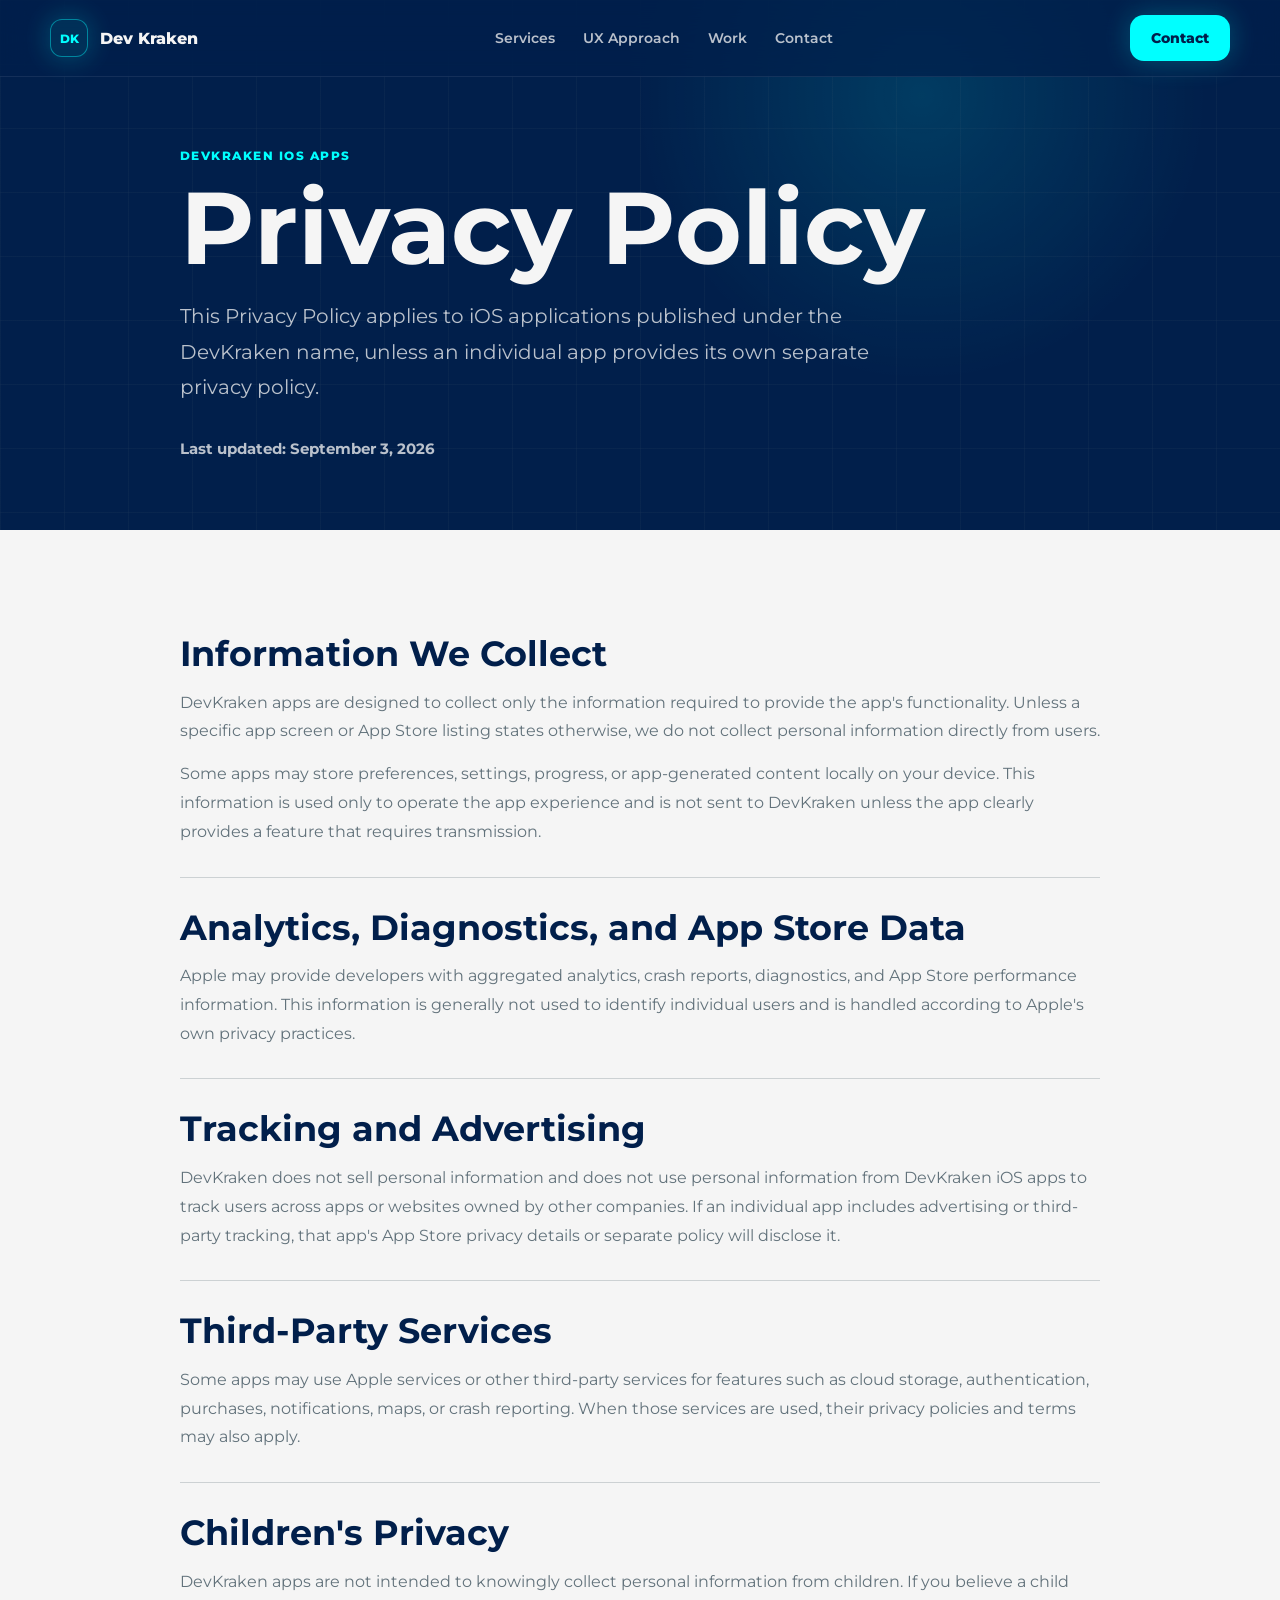
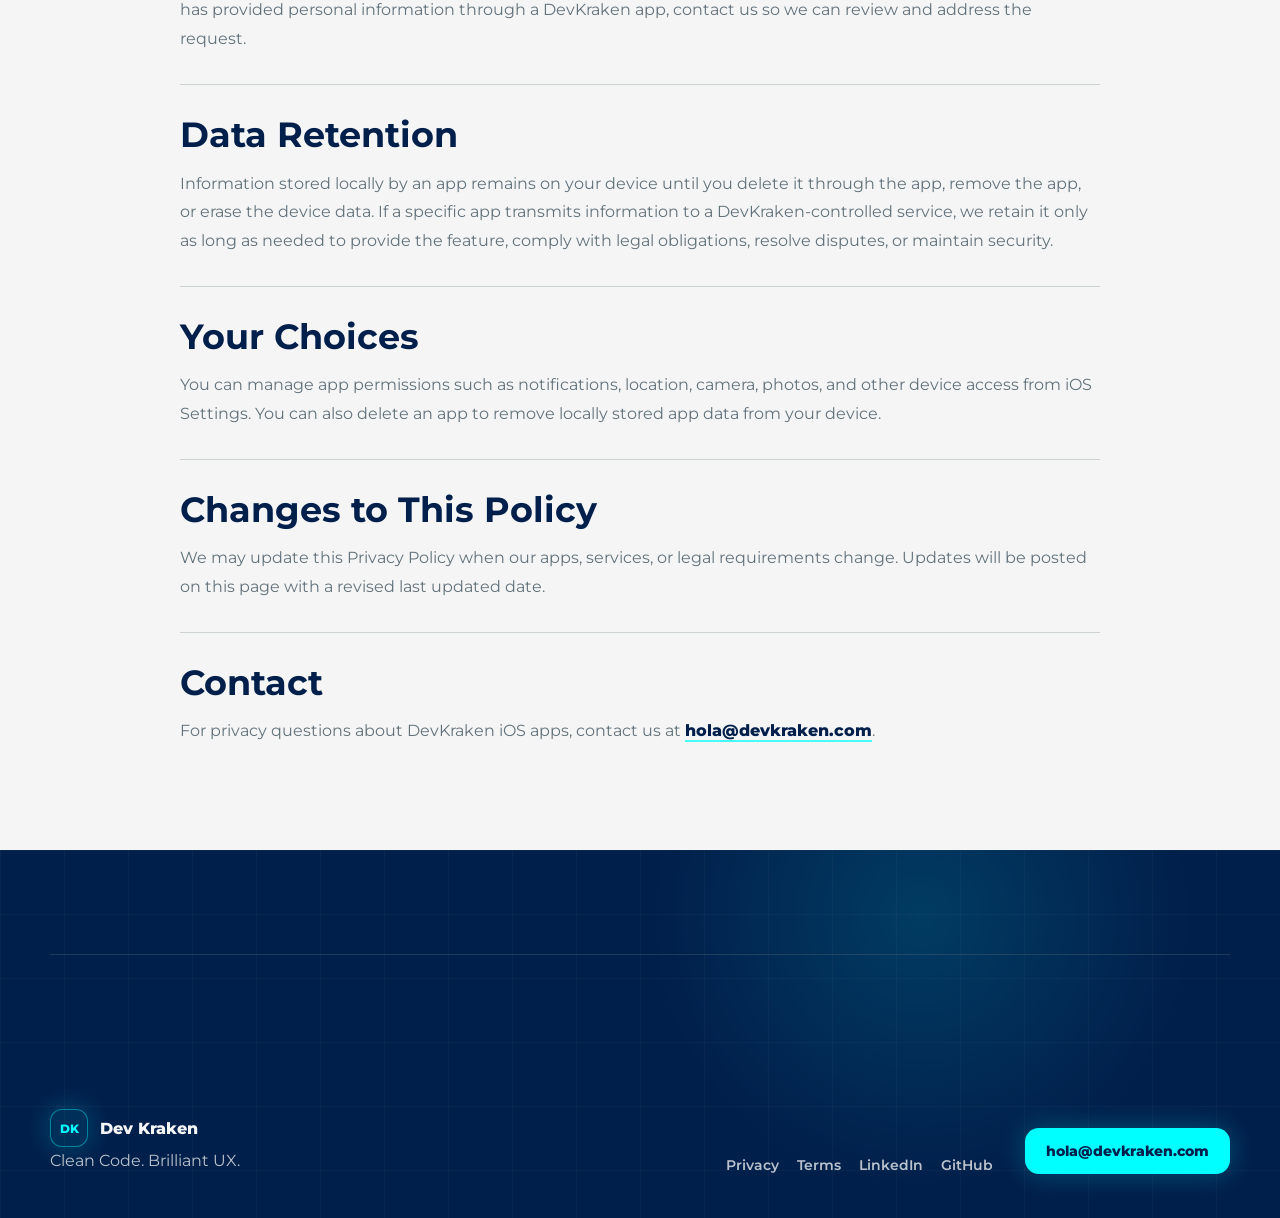
==== privacy.html @ 83eef93b "Privacy page" ====
<!doctype html>
<html lang="en">
  <head>
    <meta charset="UTF-8" />
    <meta name="viewport" content="width=device-width, initial-scale=1.0" />
    <meta
      name="description"
      content="Privacy Policy for iOS apps published under the DevKraken name."
    />
    <title>Privacy Policy | DevKraken iOS Apps</title>
    <link rel="preconnect" href="https://fonts.googleapis.com" />
    <link rel="preconnect" href="https://fonts.gstatic.com" crossorigin />
    <link
      href="https://fonts.googleapis.com/css2?family=Montserrat:wght@400;500;600;700;800&display=swap"
      rel="stylesheet"
    />
    <link rel="stylesheet" href="styles.css" />
  </head>
  <body>
    <header class="site-header" data-header>
      <nav class="navbar" aria-label="Main">
        <a class="brand" href="index.html#top" aria-label="DevKraken home">
          <span class="brand-mark">DK</span>
          <span>Dev Kraken</span>
        </a>
        <div class="nav-links" aria-label="Sections">
          <a href="index.html#servicios">Services</a>
          <a href="index.html#enfoque">UX Approach</a>
          <a href="index.html#casos">Work</a>
          <a href="index.html#contacto">Contact</a>
        </div>
        <a class="btn btn-primary nav-cta" href="mailto:hola@devkraken.com">Contact</a>
      </nav>
    </header>

    <main id="top">
      <section class="privacy-hero section-dark">
        <div class="privacy-shell">
          <p class="eyebrow">DevKraken iOS Apps</p>
          <h1>Privacy Policy</h1>
          <p class="hero-text">
            This Privacy Policy applies to iOS applications published under the DevKraken name,
            unless an individual app provides its own separate privacy policy.
          </p>
          <p class="privacy-updated">Last updated: September 3, 2026</p>
        </div>
      </section>

      <section class="privacy-content section-light" aria-label="Privacy policy details">
        <div class="privacy-shell">
          <article class="policy-block">
            <h2>Information We Collect</h2>
            <p>
              DevKraken apps are designed to collect only the information required to provide the app's
              functionality. Unless a specific app screen or App Store listing states otherwise, we do
              not collect personal information directly from users.
            </p>
            <p>
              Some apps may store preferences, settings, progress, or app-generated content locally on
              your device. This information is used only to operate the app experience and is not sent
              to DevKraken unless the app clearly provides a feature that requires transmission.
            </p>
          </article>

          <article class="policy-block">
            <h2>Analytics, Diagnostics, and App Store Data</h2>
            <p>
              Apple may provide developers with aggregated analytics, crash reports, diagnostics, and
              App Store performance information. This information is generally not used to identify
              individual users and is handled according to Apple's own privacy practices.
            </p>
          </article>

          <article class="policy-block">
            <h2>Tracking and Advertising</h2>
            <p>
              DevKraken does not sell personal information and does not use personal information from
              DevKraken iOS apps to track users across apps or websites owned by other companies.
              If an individual app includes advertising or third-party tracking, that app's App Store
              privacy details or separate policy will disclose it.
            </p>
          </article>

          <article class="policy-block">
            <h2>Third-Party Services</h2>
            <p>
              Some apps may use Apple services or other third-party services for features such as cloud
              storage, authentication, purchases, notifications, maps, or crash reporting. When those
              services are used, their privacy policies and terms may also apply.
            </p>
          </article>

          <article class="policy-block">
            <h2>Children's Privacy</h2>
            <p>
              DevKraken apps are not intended to knowingly collect personal information from children.
              If you believe a child has provided personal information through a DevKraken app, contact
              us so we can review and address the request.
            </p>
          </article>

          <article class="policy-block">
            <h2>Data Retention</h2>
            <p>
              Information stored locally by an app remains on your device until you delete it through
              the app, remove the app, or erase the device data. If a specific app transmits information
              to a DevKraken-controlled service, we retain it only as long as needed to provide the
              feature, comply with legal obligations, resolve disputes, or maintain security.
            </p>
          </article>

          <article class="policy-block">
            <h2>Your Choices</h2>
            <p>
              You can manage app permissions such as notifications, location, camera, photos, and other
              device access from iOS Settings. You can also delete an app to remove locally stored app
              data from your device.
            </p>
          </article>

          <article class="policy-block">
            <h2>Changes to This Policy</h2>
            <p>
              We may update this Privacy Policy when our apps, services, or legal requirements change.
              Updates will be posted on this page with a revised last updated date.
            </p>
          </article>

          <article class="policy-block">
            <h2>Contact</h2>
            <p>
              For privacy questions about DevKraken iOS apps, contact us at
              <a href="mailto:hola@devkraken.com">hola@devkraken.com</a>.
            </p>
          </article>
        </div>
      </section>
    </main>

    <footer class="footer section-dark" id="contacto">
      <div class="footer-grid">
        <div>
          <a class="brand" href="index.html#top" aria-label="DevKraken home">
            <span class="brand-mark">DK</span>
            <span>Dev Kraken</span>
          </a>
          <p>Clean Code. Brilliant UX.</p>
        </div>
        <div class="footer-links">
          <a href="privacy.html">Privacy</a>
          <a href="#">Terms</a>
          <a href="#">LinkedIn</a>
          <a href="#">GitHub</a>
        </div>
        <a class="btn btn-primary" href="mailto:hola@devkraken.com">hola@devkraken.com</a>
      </div>
    </footer>

    <script src="script.js"></script>
  </body>
</html>
---- styles.css ----
:root {
  --deep-navy: #011f4b;
  --deep-navy-2: #031735;
  --cyan: #00ffff;
  --off-white: #f5f5f5;
  --slate: #62727b;
  --slate-soft: rgba(98, 114, 123, 0.28);
  --white-muted: rgba(245, 245, 245, 0.76);
  --shadow-cyan: 0 0 28px rgba(0, 255, 255, 0.24);
}

* {
  box-sizing: border-box;
}

html {
  scroll-behavior: smooth;
}

body {
  margin: 0;
  font-family: "Montserrat", Arial, sans-serif;
  color: var(--off-white);
  background: var(--deep-navy);
}

a {
  color: inherit;
  text-decoration: none;
}

.site-header {
  position: fixed;
  inset: 0 0 auto;
  z-index: 10;
  border-bottom: 1px solid rgba(245, 245, 245, 0.08);
  background: rgba(1, 31, 75, 0.72);
  backdrop-filter: blur(18px);
  transition: box-shadow 220ms ease, background 220ms ease;
}

.site-header.is-scrolled {
  background: rgba(1, 31, 75, 0.9);
  box-shadow: 0 18px 50px rgba(0, 0, 0, 0.22);
}

.navbar {
  width: min(1180px, calc(100% - 32px));
  min-height: 76px;
  margin: 0 auto;
  display: flex;
  align-items: center;
  justify-content: space-between;
  gap: 24px;
}

.brand {
  display: inline-flex;
  align-items: center;
  gap: 12px;
  font-weight: 800;
  letter-spacing: 0;
}

.brand-mark {
  width: 38px;
  height: 38px;
  display: grid;
  place-items: center;
  border: 1px solid rgba(0, 255, 255, 0.42);
  border-radius: 12px;
  color: var(--cyan);
  background: rgba(0, 255, 255, 0.08);
  box-shadow: var(--shadow-cyan);
  font-size: 0.78rem;
}

.nav-links {
  display: flex;
  align-items: center;
  gap: 28px;
  color: var(--white-muted);
  font-size: 0.9rem;
  font-weight: 600;
}

.nav-links a {
  transition: color 180ms ease;
}

.nav-links a:hover,
.nav-links a:focus-visible {
  color: var(--cyan);
}

.btn {
  min-height: 46px;
  display: inline-flex;
  align-items: center;
  justify-content: center;
  border-radius: 14px;
  padding: 0 20px;
  border: 1px solid transparent;
  font-weight: 800;
  font-size: 0.9rem;
  transition: transform 180ms ease, border-color 180ms ease, box-shadow 180ms ease, background 180ms ease;
}

.btn:hover,
.btn:focus-visible {
  transform: translateY(-2px);
}

.btn:focus-visible,
.nav-links a:focus-visible,
.footer-links a:focus-visible {
  outline: 2px solid var(--cyan);
  outline-offset: 4px;
}

.btn-primary {
  color: var(--deep-navy);
  background: var(--cyan);
  box-shadow: var(--shadow-cyan);
}

.btn-primary:hover,
.btn-primary:focus-visible {
  box-shadow: 0 0 38px rgba(0, 255, 255, 0.4);
}

.btn-secondary {
  color: var(--off-white);
  border-color: rgba(98, 114, 123, 0.72);
  background: rgba(245, 245, 245, 0.03);
}

.btn-secondary:hover,
.btn-secondary:focus-visible {
  border-color: var(--cyan);
  color: var(--cyan);
}

.section-dark,
.section-light {
  position: relative;
  overflow: hidden;
}

.section-dark {
  background:
    linear-gradient(rgba(98, 114, 123, 0.08) 1px, transparent 1px),
    linear-gradient(90deg, rgba(98, 114, 123, 0.08) 1px, transparent 1px),
    radial-gradient(circle at 72% 18%, rgba(0, 255, 255, 0.13), transparent 28%),
    var(--deep-navy);
  background-size: 64px 64px, 64px 64px, auto, auto;
}

.section-light {
  color: var(--deep-navy);
  background: var(--off-white);
}

.hero {
  min-height: 100vh;
  padding: 136px 0 92px;
  display: grid;
  align-items: center;
}

.privacy-hero {
  padding: 148px 0 72px;
}

.hero-grid {
  width: min(1180px, calc(100% - 32px));
  margin: 0 auto;
  display: grid;
  grid-template-columns: minmax(0, 1fr) minmax(360px, 0.92fr);
  align-items: center;
  gap: 64px;
}

.hero-copy {
  max-width: 680px;
}

.privacy-shell {
  width: min(920px, calc(100% - 32px));
  margin: 0 auto;
}

.eyebrow {
  margin: 0 0 18px;
  color: var(--cyan);
  font-size: 0.78rem;
  font-weight: 800;
  text-transform: uppercase;
  letter-spacing: 0.12em;
}

.eyebrow.dark {
  color: var(--slate);
}

h1,
h2,
h3,
p {
  margin-top: 0;
}

h1 {
  max-width: 760px;
  margin-bottom: 24px;
  font-size: clamp(3.3rem, 8vw, 6.8rem);
  line-height: 0.92;
  letter-spacing: 0;
}

.hero-text {
  max-width: 610px;
  margin-bottom: 34px;
  color: var(--white-muted);
  font-size: clamp(1.03rem, 1.8vw, 1.24rem);
  line-height: 1.78;
}

.privacy-hero .hero-text {
  max-width: 760px;
}

.privacy-updated {
  margin: 0;
  color: var(--white-muted);
  font-size: 0.95rem;
  font-weight: 700;
}

.hero-actions {
  display: flex;
  flex-wrap: wrap;
  gap: 14px;
}

.product-preview {
  min-height: 492px;
  border: 1px solid rgba(98, 114, 123, 0.5);
  border-radius: 28px;
  background: linear-gradient(145deg, rgba(245, 245, 245, 0.1), rgba(245, 245, 245, 0.035));
  box-shadow: 0 24px 80px rgba(0, 0, 0, 0.32), inset 0 1px 0 rgba(245, 245, 245, 0.16);
  transform: perspective(1200px) rotateY(-7deg) rotateX(3deg);
  animation: previewFloat 7s ease-in-out infinite;
}

.preview-topbar {
  height: 58px;
  display: flex;
  align-items: center;
  gap: 8px;
  padding: 0 22px;
  border-bottom: 1px solid rgba(98, 114, 123, 0.34);
}

.preview-topbar span {
  width: 10px;
  height: 10px;
  border-radius: 50%;
  background: rgba(245, 245, 245, 0.42);
}

.preview-body {
  display: grid;
  grid-template-columns: 96px 1fr;
  min-height: 432px;
}

.preview-sidebar {
  padding: 24px 18px;
  border-right: 1px solid rgba(98, 114, 123, 0.28);
}

.sidebar-item {
  height: 12px;
  margin-bottom: 22px;
  border-radius: 99px;
  background: rgba(245, 245, 245, 0.18);
}

.sidebar-item.short {
  width: 62%;
}

.sidebar-item.active {
  background: var(--cyan);
  box-shadow: var(--shadow-cyan);
}

.flow-panel {
  padding: 28px;
}

.metric-row {
  display: flex;
  justify-content: space-between;
  gap: 18px;
  align-items: flex-start;
  margin-bottom: 34px;
}

.metric-label {
  display: block;
  margin-bottom: 8px;
  color: var(--white-muted);
  font-size: 0.78rem;
  font-weight: 700;
}

.metric-row strong {
  font-size: 1.18rem;
}

.status-pill {
  border: 1px solid rgba(0, 255, 255, 0.45);
  border-radius: 999px;
  padding: 8px 12px;
  color: var(--cyan);
  font-size: 0.75rem;
  font-weight: 800;
}

.flow-map {
  position: relative;
  height: 232px;
  border: 1px solid rgba(98, 114, 123, 0.28);
  border-radius: 22px;
  background:
    linear-gradient(rgba(98, 114, 123, 0.12) 1px, transparent 1px),
    linear-gradient(90deg, rgba(98, 114, 123, 0.12) 1px, transparent 1px);
  background-size: 36px 36px;
}

.node,
.connector {
  position: absolute;
  display: block;
}

.node {
  width: 18px;
  height: 18px;
  border: 3px solid var(--cyan);
  border-radius: 50%;
  background: var(--deep-navy);
  box-shadow: var(--shadow-cyan);
}

.node-a {
  top: 42px;
  left: 40px;
}

.node-b {
  top: 96px;
  left: 43%;
}

.node-c {
  right: 58px;
  top: 54px;
}

.node-d {
  right: 84px;
  bottom: 42px;
}

.connector {
  height: 2px;
  transform-origin: left center;
  background: linear-gradient(90deg, transparent, var(--cyan), transparent);
  opacity: 0.9;
  animation: pulseLine 2.8s ease-in-out infinite;
}

.connector-a {
  width: 42%;
  top: 68px;
  left: 57px;
  transform: rotate(14deg);
}

.connector-b {
  width: 30%;
  top: 102px;
  left: 46%;
  transform: rotate(-17deg);
  animation-delay: 350ms;
}

.connector-c {
  width: 34%;
  right: 74px;
  bottom: 78px;
  transform: rotate(138deg);
  animation-delay: 700ms;
}

.timeline {
  display: grid;
  grid-template-columns: 1.2fr 0.8fr 1fr;
  gap: 12px;
  margin-top: 20px;
}

.timeline span {
  height: 10px;
  border-radius: 99px;
  background: rgba(245, 245, 245, 0.16);
}

.timeline span:first-child {
  background: rgba(0, 255, 255, 0.7);
}

.philosophy,
.services,
.manifesto,
.privacy-content,
.footer {
  padding: 104px 0;
}

.privacy-content .privacy-shell {
  display: grid;
  gap: 30px;
}

.policy-block {
  border-bottom: 1px solid var(--slate-soft);
  padding-bottom: 30px;
}

.policy-block:last-child {
  border-bottom: 0;
  padding-bottom: 0;
}

.policy-block h2 {
  margin-bottom: 14px;
  font-size: clamp(1.45rem, 3vw, 2.2rem);
  line-height: 1.15;
}

.policy-block p {
  margin-bottom: 14px;
  color: var(--slate);
  line-height: 1.8;
}

.policy-block p:last-child {
  margin-bottom: 0;
}

.policy-block a {
  color: var(--deep-navy);
  font-weight: 800;
  text-decoration: underline;
  text-decoration-color: rgba(0, 255, 255, 0.7);
  text-decoration-thickness: 2px;
  text-underline-offset: 4px;
}

.section-heading {
  width: min(900px, calc(100% - 32px));
  margin: 0 auto 44px;
  text-align: center;
}

.section-heading.align-left {
  width: min(1180px, calc(100% - 32px));
  text-align: left;
}

.section-heading h2 {
  margin-bottom: 0;
  font-size: clamp(2rem, 4.5vw, 4.1rem);
  line-height: 1.02;
  letter-spacing: 0;
}

.bento-grid,
.service-grid,
.footer-grid {
  width: min(1180px, calc(100% - 32px));
  margin: 0 auto;
}

.bento-grid {
  display: grid;
  grid-template-columns: repeat(3, minmax(0, 1fr));
  gap: 18px;
}

.bento-card,
.service-card {
  border: 1px solid var(--slate-soft);
  border-radius: 24px;
  padding: 30px;
}

.bento-card {
  min-height: 310px;
  display: flex;
  flex-direction: column;
  justify-content: flex-end;
  background: #ffffff;
  box-shadow: 0 18px 50px rgba(1, 31, 75, 0.08);
}

.bento-card.featured {
  background: var(--deep-navy);
  color: var(--off-white);
  box-shadow: 0 24px 80px rgba(1, 31, 75, 0.24);
}

.card-icon {
  width: 48px;
  height: 48px;
  display: grid;
  place-items: center;
  margin-bottom: auto;
  border-radius: 16px;
  border: 1px solid rgba(0, 255, 255, 0.42);
  color: var(--deep-navy);
  background: rgba(0, 255, 255, 0.28);
  font-weight: 800;
}

.featured .card-icon {
  color: var(--cyan);
  background: rgba(0, 255, 255, 0.08);
}

.bento-card h3,
.service-card h3 {
  margin-bottom: 14px;
  font-size: 1.34rem;
}

.bento-card p,
.service-card p,
.footer p {
  margin-bottom: 0;
  color: var(--slate);
  line-height: 1.7;
}

.featured p,
.service-card p,
.footer p {
  color: var(--white-muted);
}

.service-grid {
  display: grid;
  grid-template-columns: repeat(3, minmax(0, 1fr));
  gap: 18px;
}

.service-card {
  min-height: 292px;
  background: rgba(245, 245, 245, 0.035);
  transition: transform 180ms ease, border-color 180ms ease, background 180ms ease;
}

.service-card:hover {
  transform: translateY(-6px);
  border-color: rgba(0, 255, 255, 0.54);
  background: rgba(245, 245, 245, 0.055);
}

.service-glyph {
  width: 56px;
  height: 56px;
  margin-bottom: 58px;
  border: 1px solid rgba(0, 255, 255, 0.58);
  border-radius: 18px;
  background:
    linear-gradient(90deg, transparent 48%, rgba(0, 255, 255, 0.7) 49% 51%, transparent 52%),
    linear-gradient(transparent 48%, rgba(0, 255, 255, 0.7) 49% 51%, transparent 52%);
  box-shadow: var(--shadow-cyan);
}

.manifesto {
  display: grid;
  place-items: center;
  min-height: 460px;
}

.manifesto p {
  width: min(980px, calc(100% - 32px));
  margin: 0 auto;
  color: var(--deep-navy);
  font-size: clamp(2.1rem, 6vw, 5.8rem);
  font-weight: 800;
  line-height: 1.02;
  text-align: center;
}

.footer {
  padding-bottom: 44px;
}

.footer-grid {
  min-height: 220px;
  display: grid;
  grid-template-columns: 1fr auto auto;
  align-items: end;
  gap: 32px;
  border-top: 1px solid rgba(98, 114, 123, 0.32);
  padding-top: 42px;
}

.footer-links {
  display: flex;
  flex-wrap: wrap;
  justify-content: flex-end;
  gap: 18px;
  color: var(--white-muted);
  font-weight: 600;
  font-size: 0.9rem;
}

.footer-links a:hover,
.footer-links a:focus-visible {
  color: var(--cyan);
}

@keyframes previewFloat {
  0%,
  100% {
    transform: perspective(1200px) rotateY(-7deg) rotateX(3deg) translateY(0);
  }
  50% {
    transform: perspective(1200px) rotateY(-5deg) rotateX(4deg) translateY(-12px);
  }
}

@keyframes pulseLine {
  0%,
  100% {
    opacity: 0.34;
  }
  50% {
    opacity: 1;
  }
}

@media (max-width: 980px) {
  .nav-links {
    display: none;
  }

  .hero {
    padding-top: 118px;
  }

  .hero-grid,
  .bento-grid,
  .service-grid,
  .footer-grid {
    grid-template-columns: 1fr;
  }

  .hero-grid {
    gap: 42px;
  }

  .product-preview {
    min-height: 420px;
    transform: none;
  }

  .preview-body {
    min-height: 360px;
  }

  .bento-card,
  .service-card {
    min-height: 250px;
  }

  .footer-grid {
    align-items: start;
  }

  .footer-links {
    justify-content: flex-start;
  }
}

@media (max-width: 640px) {
  .navbar {
    min-height: 70px;
  }

  .nav-cta {
    display: none;
  }

  .hero {
    min-height: auto;
    padding-bottom: 72px;
  }

  h1 {
    font-size: clamp(3rem, 16vw, 4.6rem);
  }

  .hero-actions,
  .hero-actions .btn,
  .footer .btn {
    width: 100%;
  }

  .product-preview {
    min-height: 360px;
    border-radius: 22px;
  }

  .preview-body {
    grid-template-columns: 64px 1fr;
    min-height: 300px;
  }

  .preview-sidebar,
  .flow-panel {
    padding: 18px;
  }

  .flow-map {
    height: 180px;
  }

  .metric-row {
    flex-direction: column;
    margin-bottom: 20px;
  }

  .philosophy,
  .services,
  .manifesto,
  .privacy-content,
  .footer {
    padding: 72px 0;
  }
}

@media (prefers-reduced-motion: reduce) {
  *,
  *::before,
  *::after {
    scroll-behavior: auto !important;
    animation-duration: 0.01ms !important;
    animation-iteration-count: 1 !important;
    transition-duration: 0.01ms !important;
  }
}
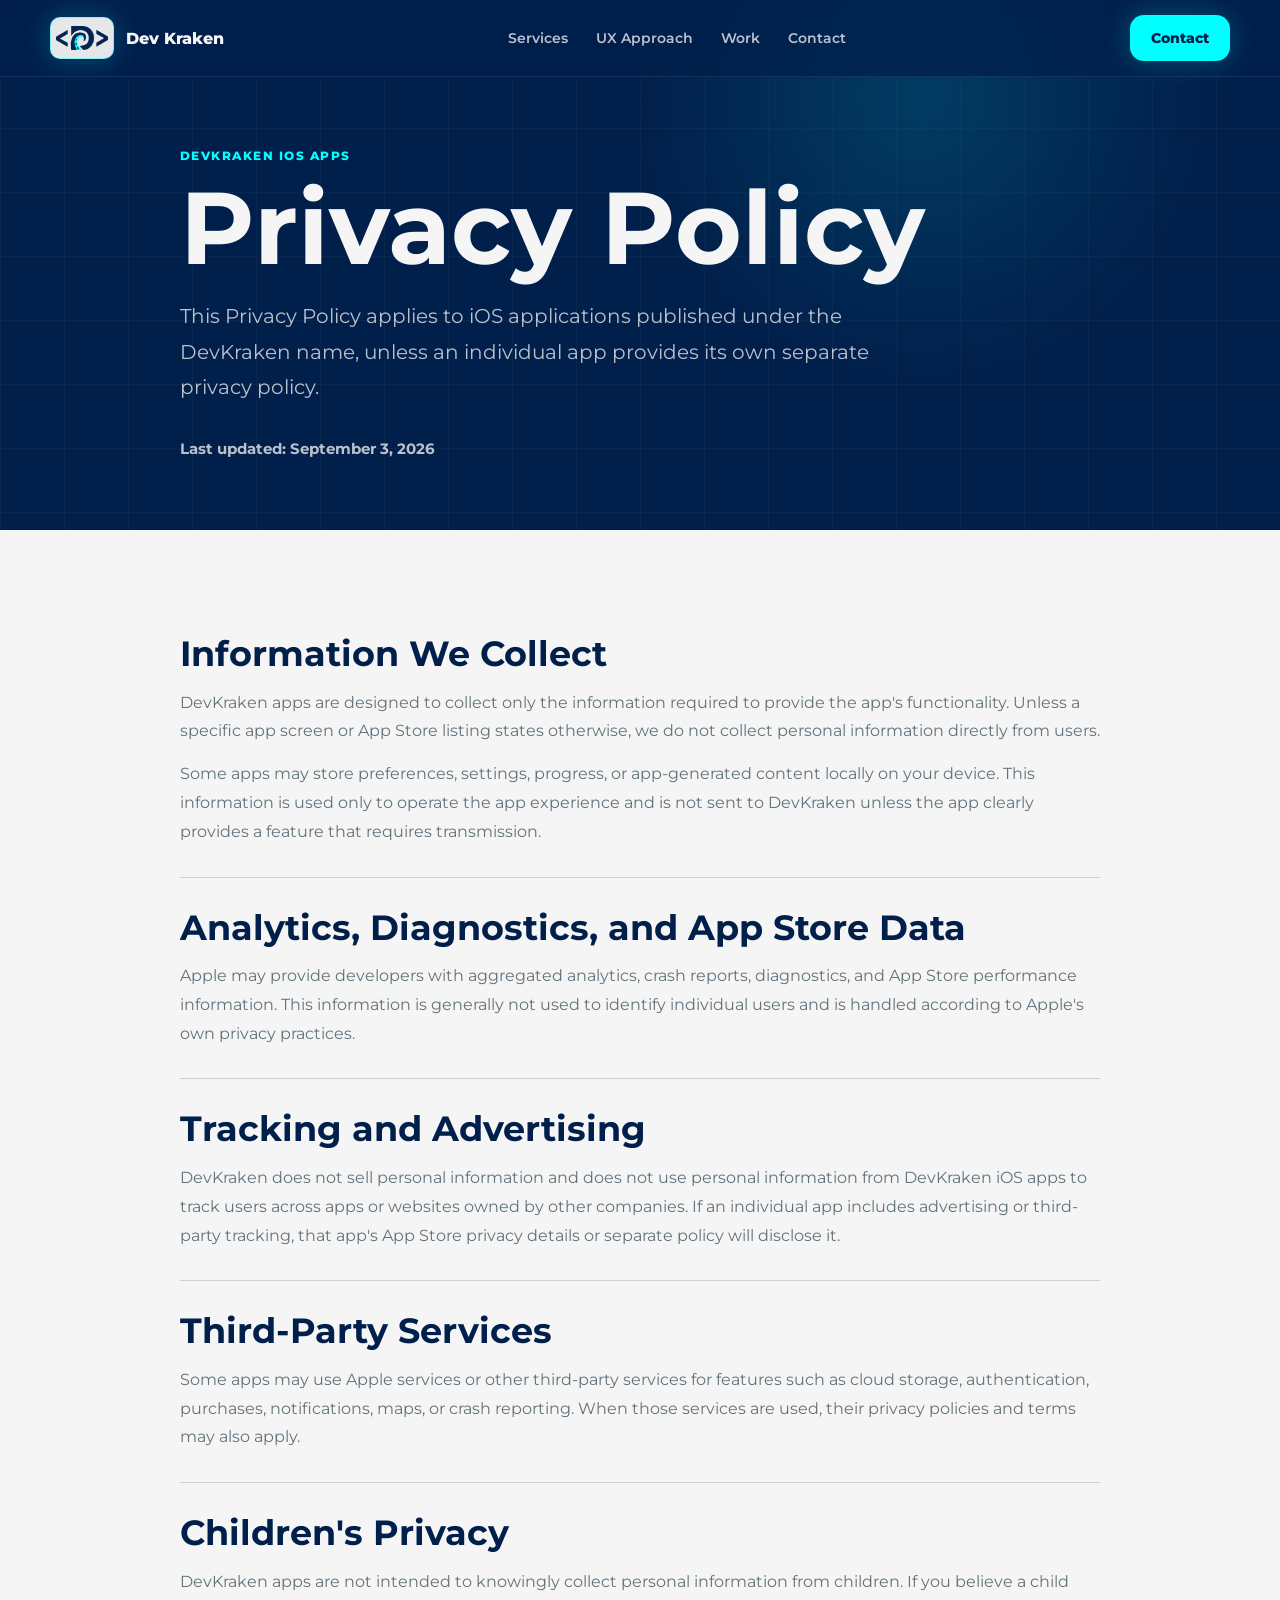
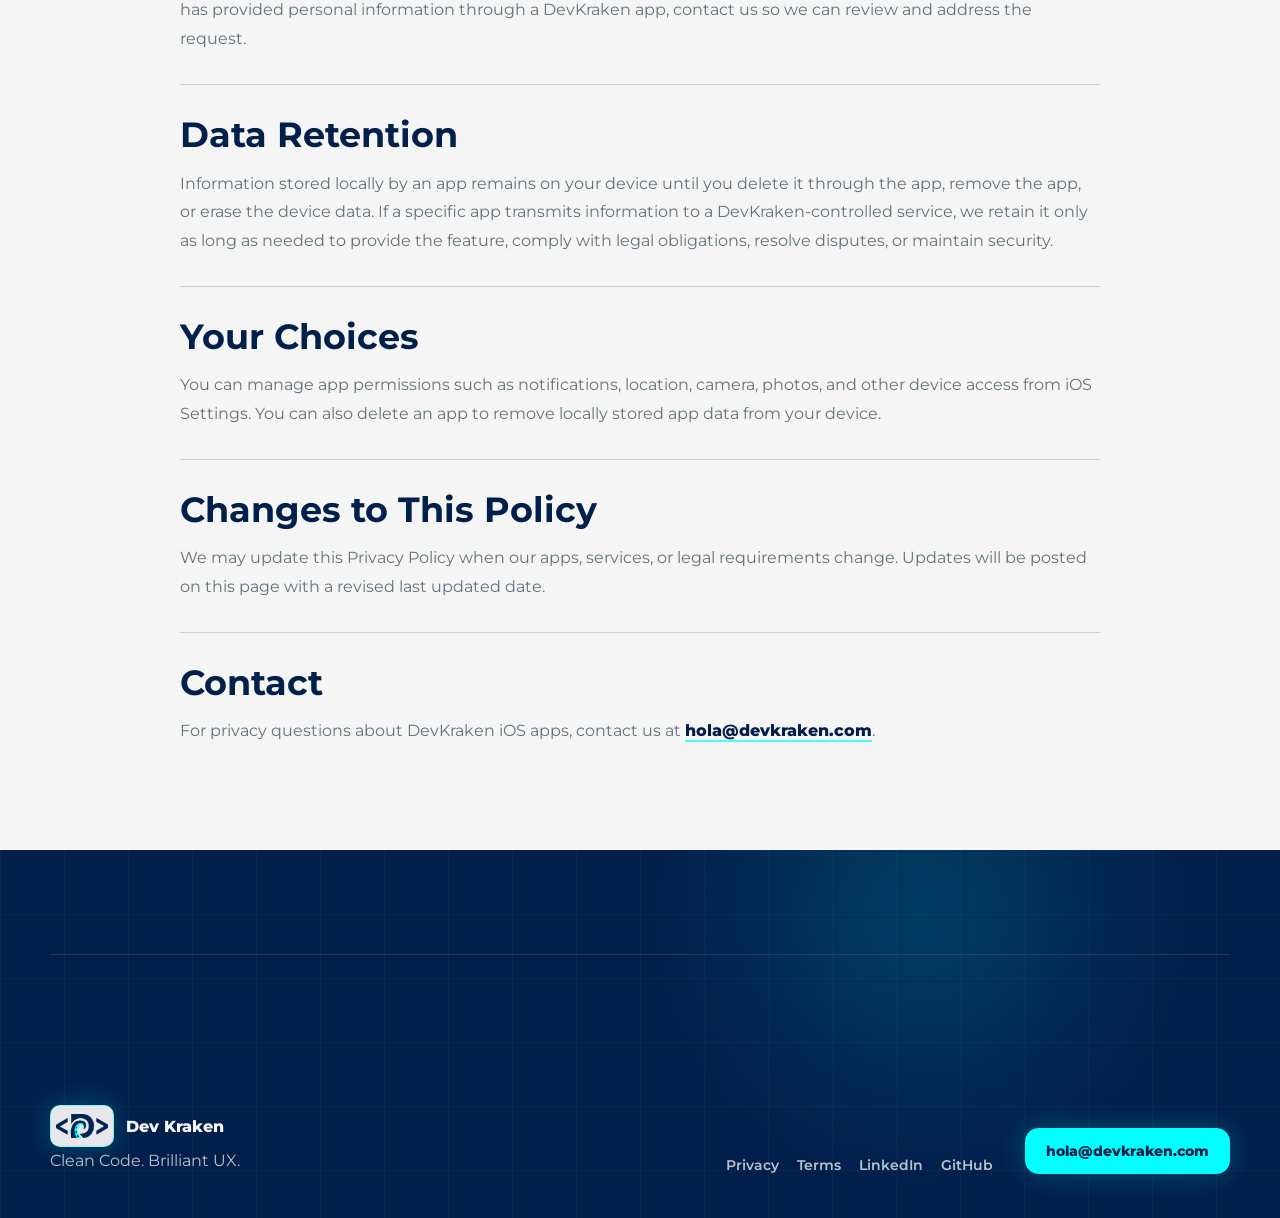
==== commit db28fb2b: "Dev Kraken Logo" ====
--- a/privacy.html
+++ b/privacy.html
@@ -20,7 +20,7 @@
     <header class="site-header" data-header>
       <nav class="navbar" aria-label="Main">
         <a class="brand" href="index.html#top" aria-label="DevKraken home">
-          <span class="brand-mark">DK</span>
+          <span class="brand-mark"><img src="assets/devkraken-logo.png" alt="" /></span>
           <span>Dev Kraken</span>
         </a>
         <div class="nav-links" aria-label="Sections">
@@ -141,7 +141,7 @@
       <div class="footer-grid">
         <div>
           <a class="brand" href="index.html#top" aria-label="DevKraken home">
-            <span class="brand-mark">DK</span>
+            <span class="brand-mark"><img src="assets/devkraken-logo.png" alt="" /></span>
             <span>Dev Kraken</span>
           </a>
           <p>Clean Code. Brilliant UX.</p>
--- a/styles.css
+++ b/styles.css
@@ -63,16 +63,21 @@
 }
 
 .brand-mark {
-  width: 38px;
-  height: 38px;
+  width: 64px;
+  height: 42px;
   display: grid;
   place-items: center;
   border: 1px solid rgba(0, 255, 255, 0.42);
-  border-radius: 12px;
-  color: var(--cyan);
-  background: rgba(0, 255, 255, 0.08);
+  border-radius: 10px;
+  padding: 5px;
+  background: rgba(245, 245, 245, 0.94);
   box-shadow: var(--shadow-cyan);
-  font-size: 0.78rem;
+}
+
+.brand-mark img {
+  display: block;
+  width: 100%;
+  height: auto;
 }
 
 .nav-links {
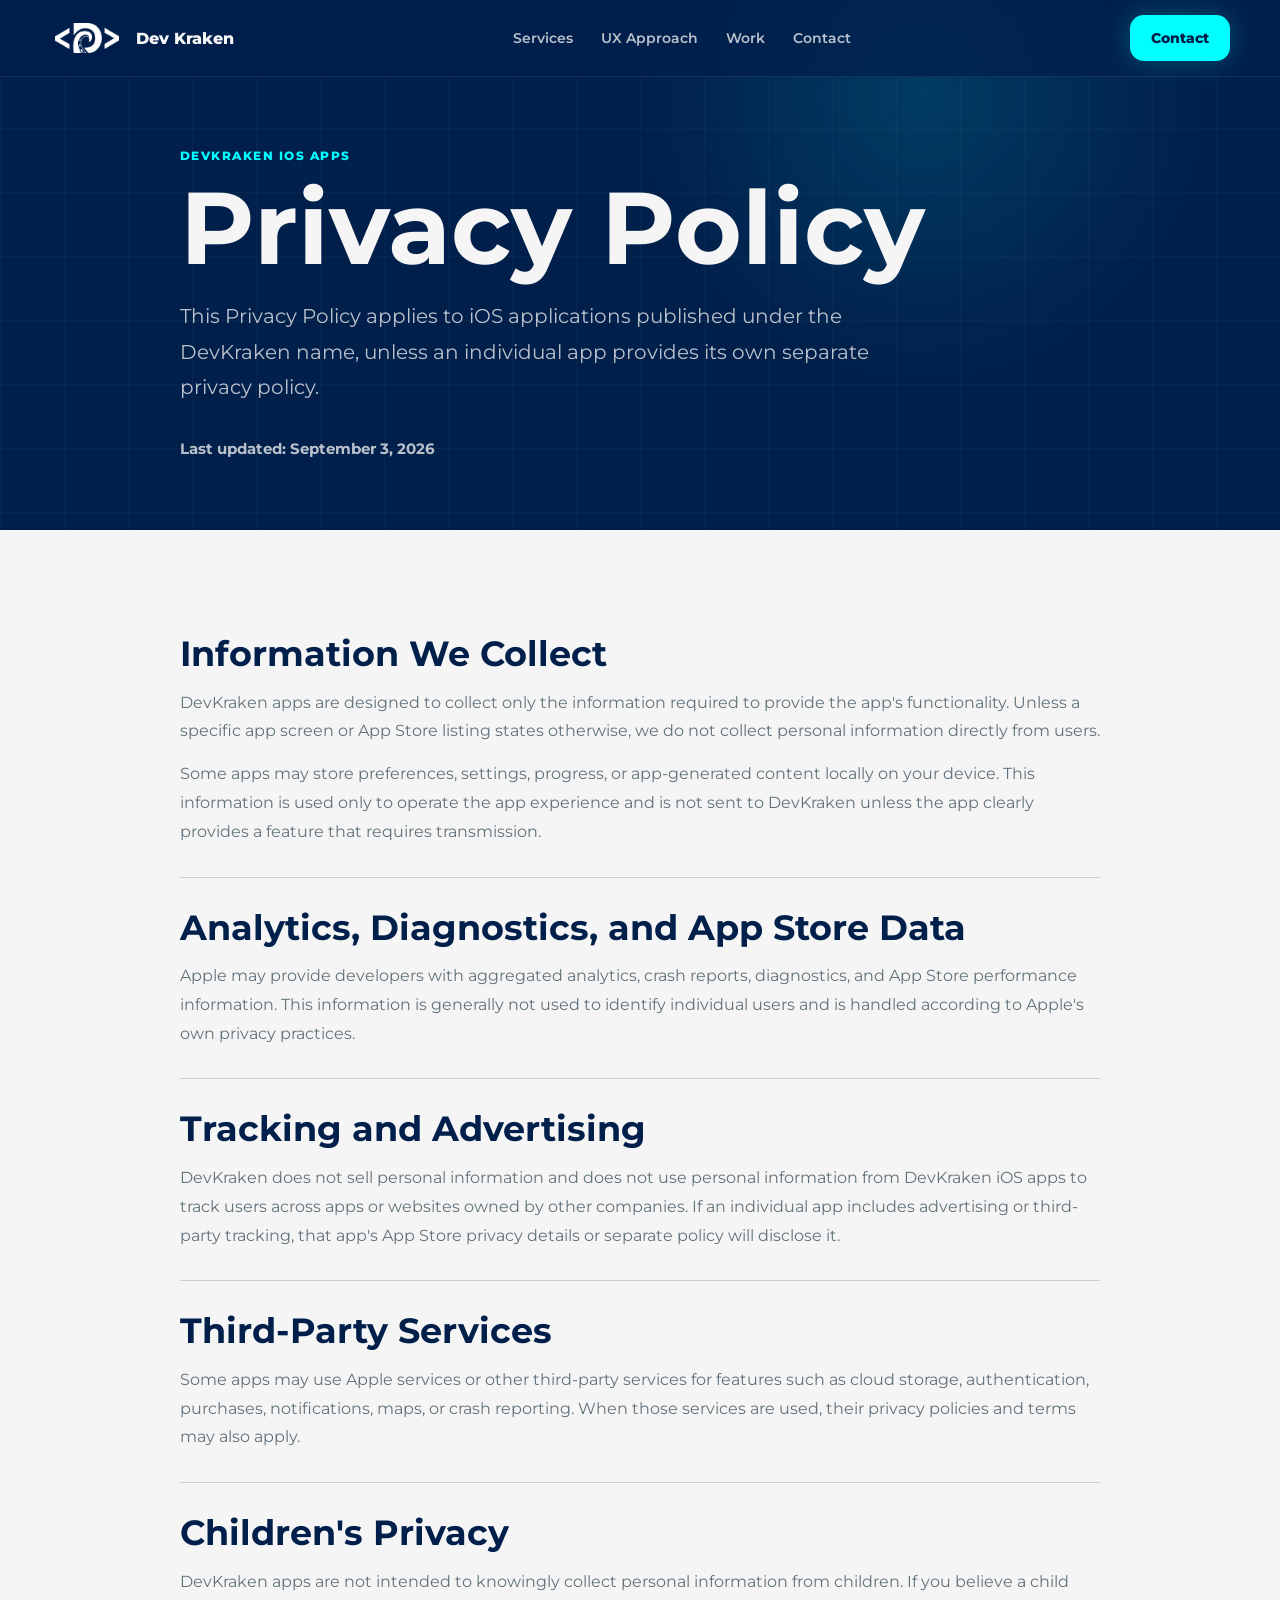
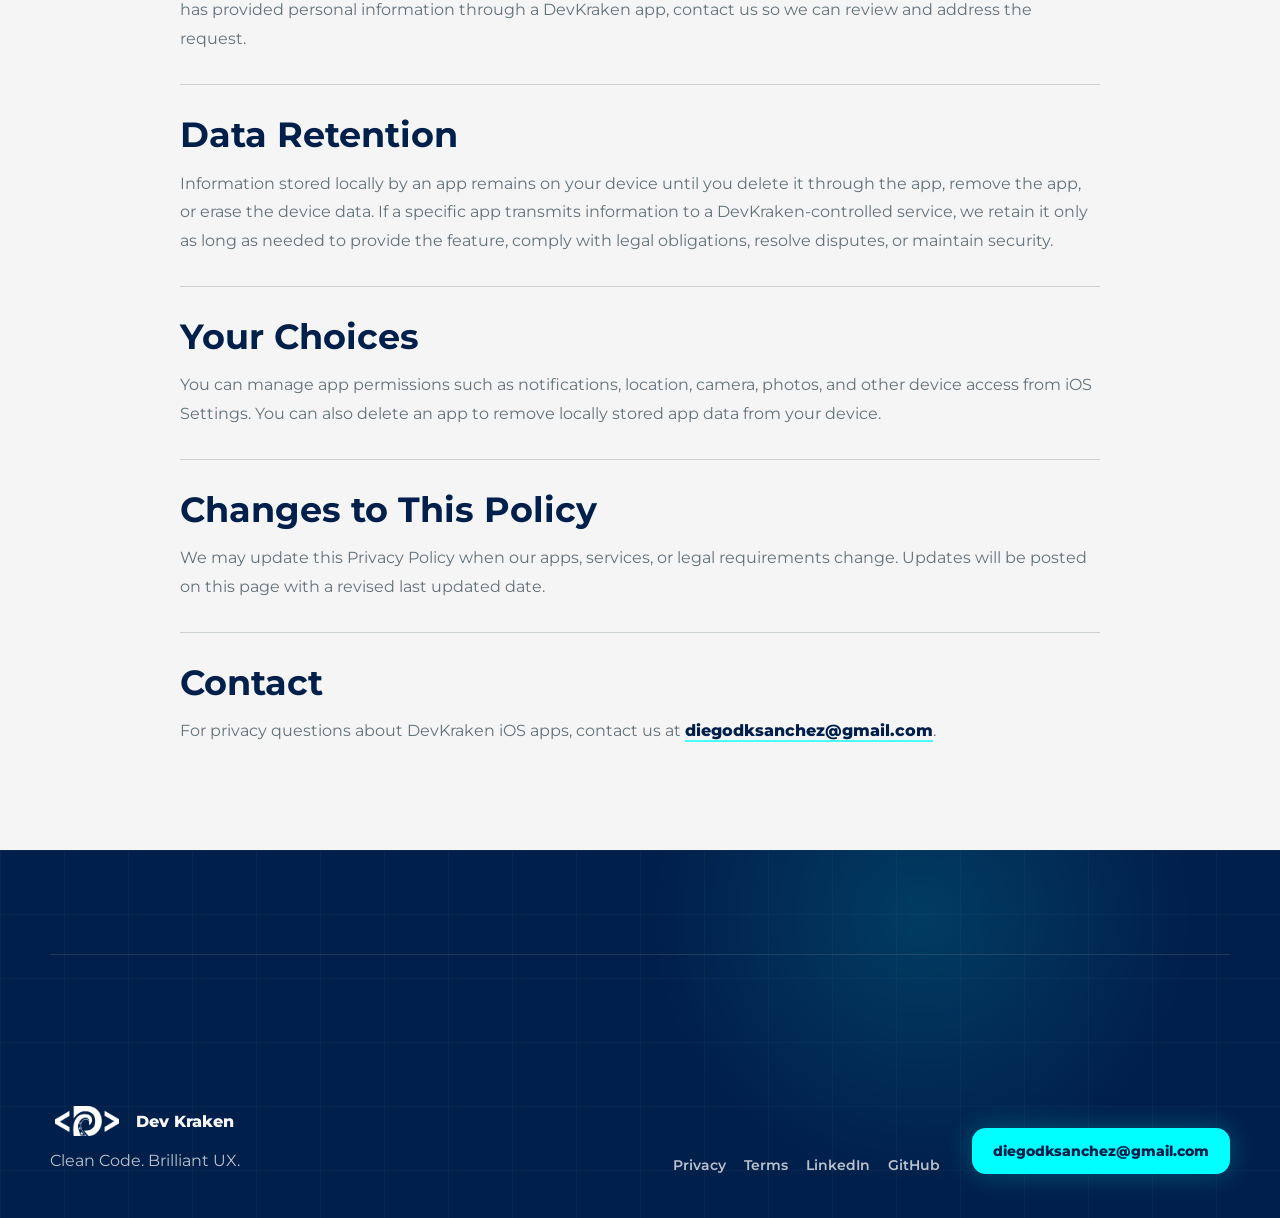
==== commit 4014ee37: "UI changes" ====
--- a/privacy.html
+++ b/privacy.html
@@ -29,7 +29,7 @@
           <a href="index.html#casos">Work</a>
           <a href="index.html#contacto">Contact</a>
         </div>
-        <a class="btn btn-primary nav-cta" href="mailto:hola@devkraken.com">Contact</a>
+        <a class="btn btn-primary nav-cta" href="mailto:diegodksanchez@gmail.com">Contact</a>
       </nav>
     </header>
 
@@ -130,7 +130,7 @@
             <h2>Contact</h2>
             <p>
               For privacy questions about DevKraken iOS apps, contact us at
-              <a href="mailto:hola@devkraken.com">hola@devkraken.com</a>.
+              <a href="mailto:diegodksanchez@gmail.com">diegodksanchez@gmail.com</a>.
             </p>
           </article>
         </div>
@@ -152,7 +152,7 @@
           <a href="#">LinkedIn</a>
           <a href="#">GitHub</a>
         </div>
-        <a class="btn btn-primary" href="mailto:hola@devkraken.com">hola@devkraken.com</a>
+        <a class="btn btn-primary" href="mailto:diegodksanchez@gmail.com">diegodksanchez@gmail.com</a>
       </div>
     </footer>
 
--- a/styles.css
+++ b/styles.css
@@ -63,15 +63,12 @@
 }
 
 .brand-mark {
-  width: 64px;
-  height: 42px;
+  width: 74px;
+  height: 52px;
   display: grid;
   place-items: center;
-  border: 1px solid rgba(0, 255, 255, 0.42);
   border-radius: 10px;
   padding: 5px;
-  background: rgba(245, 245, 245, 0.94);
-  box-shadow: var(--shadow-cyan);
 }
 
 .brand-mark img {
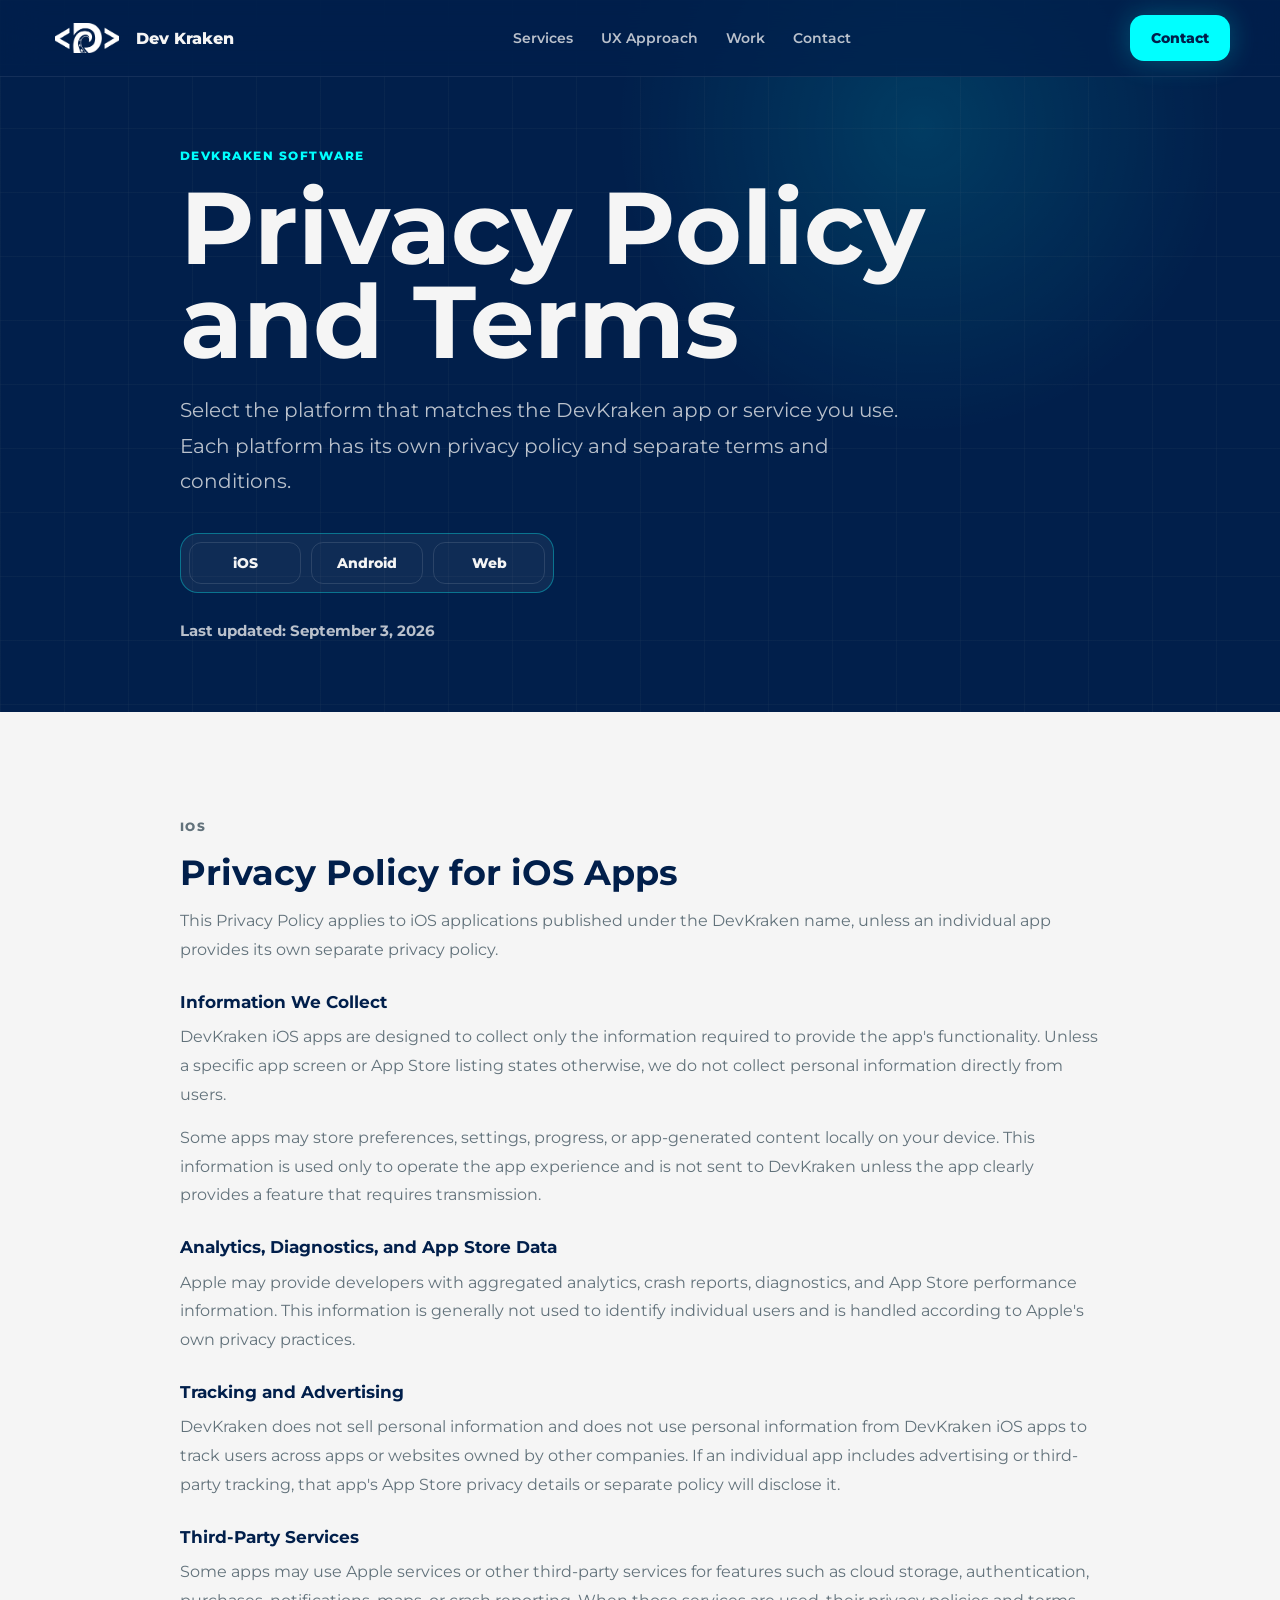
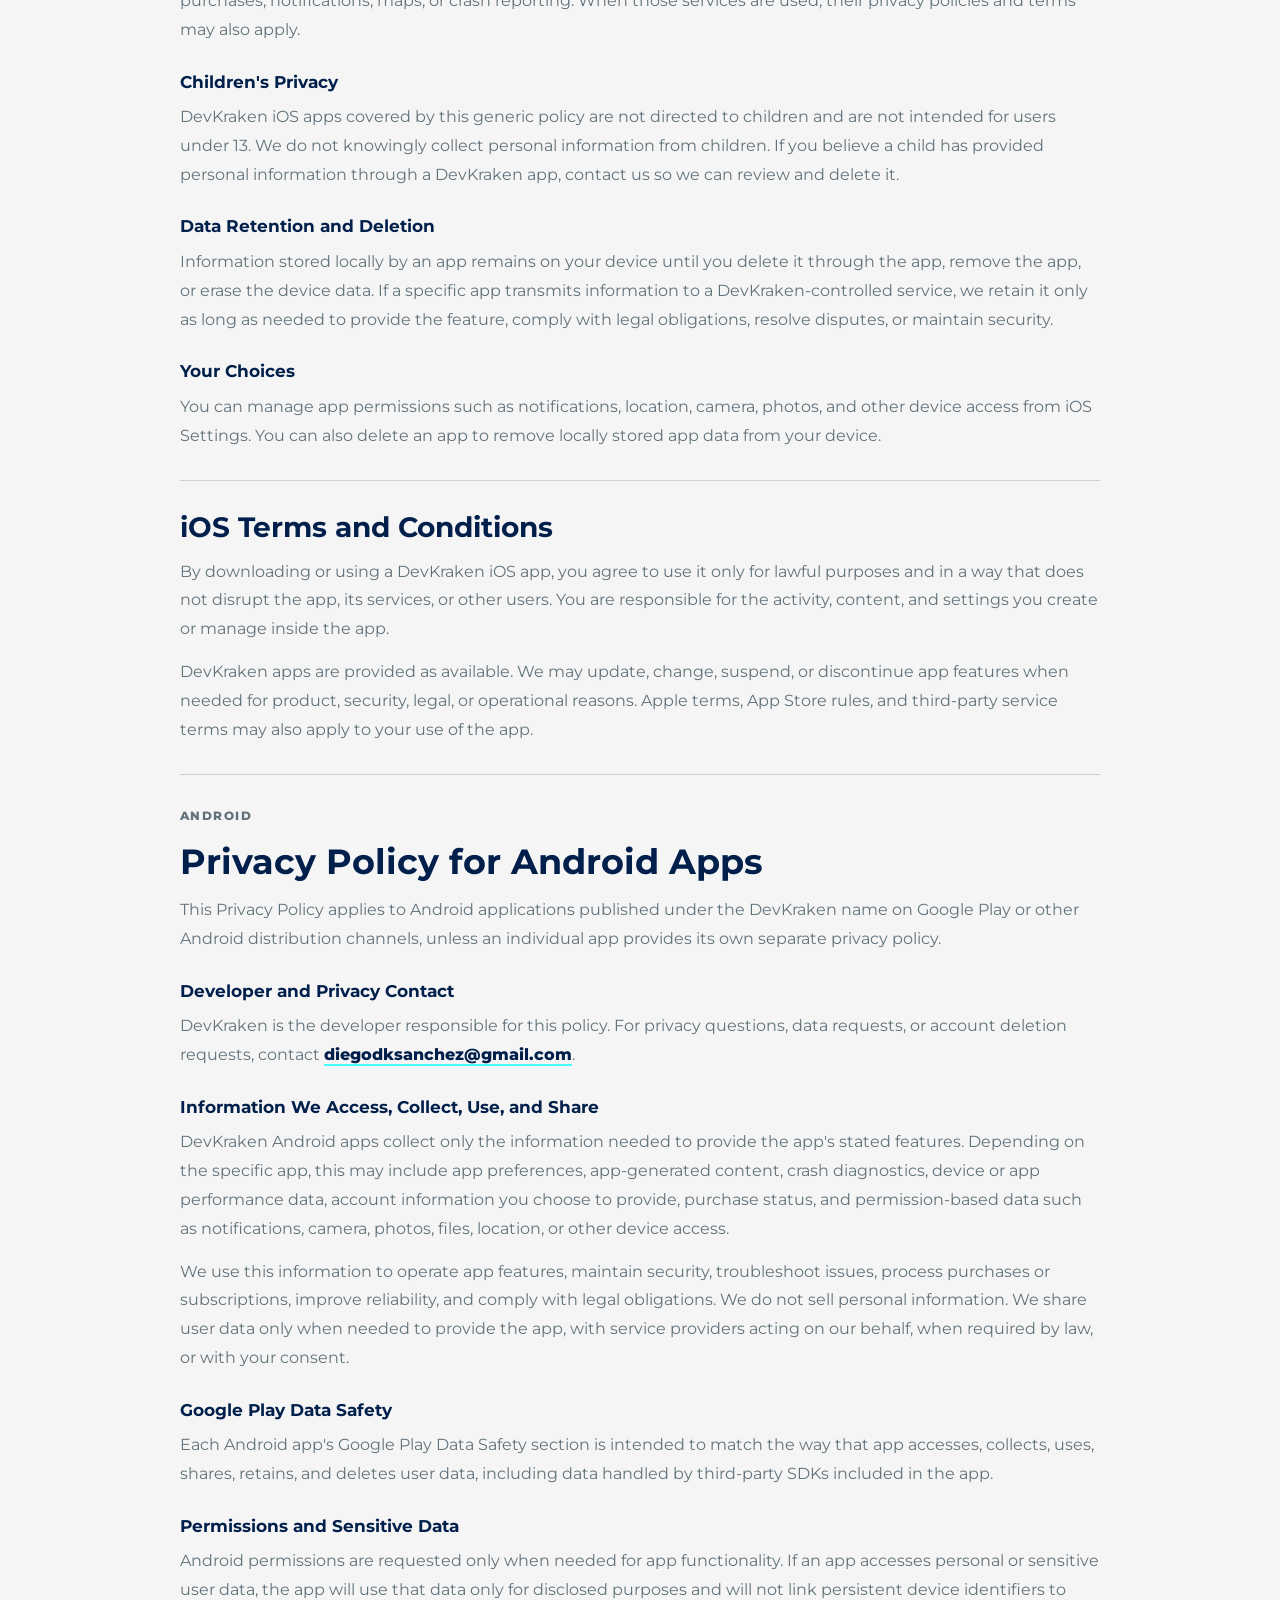
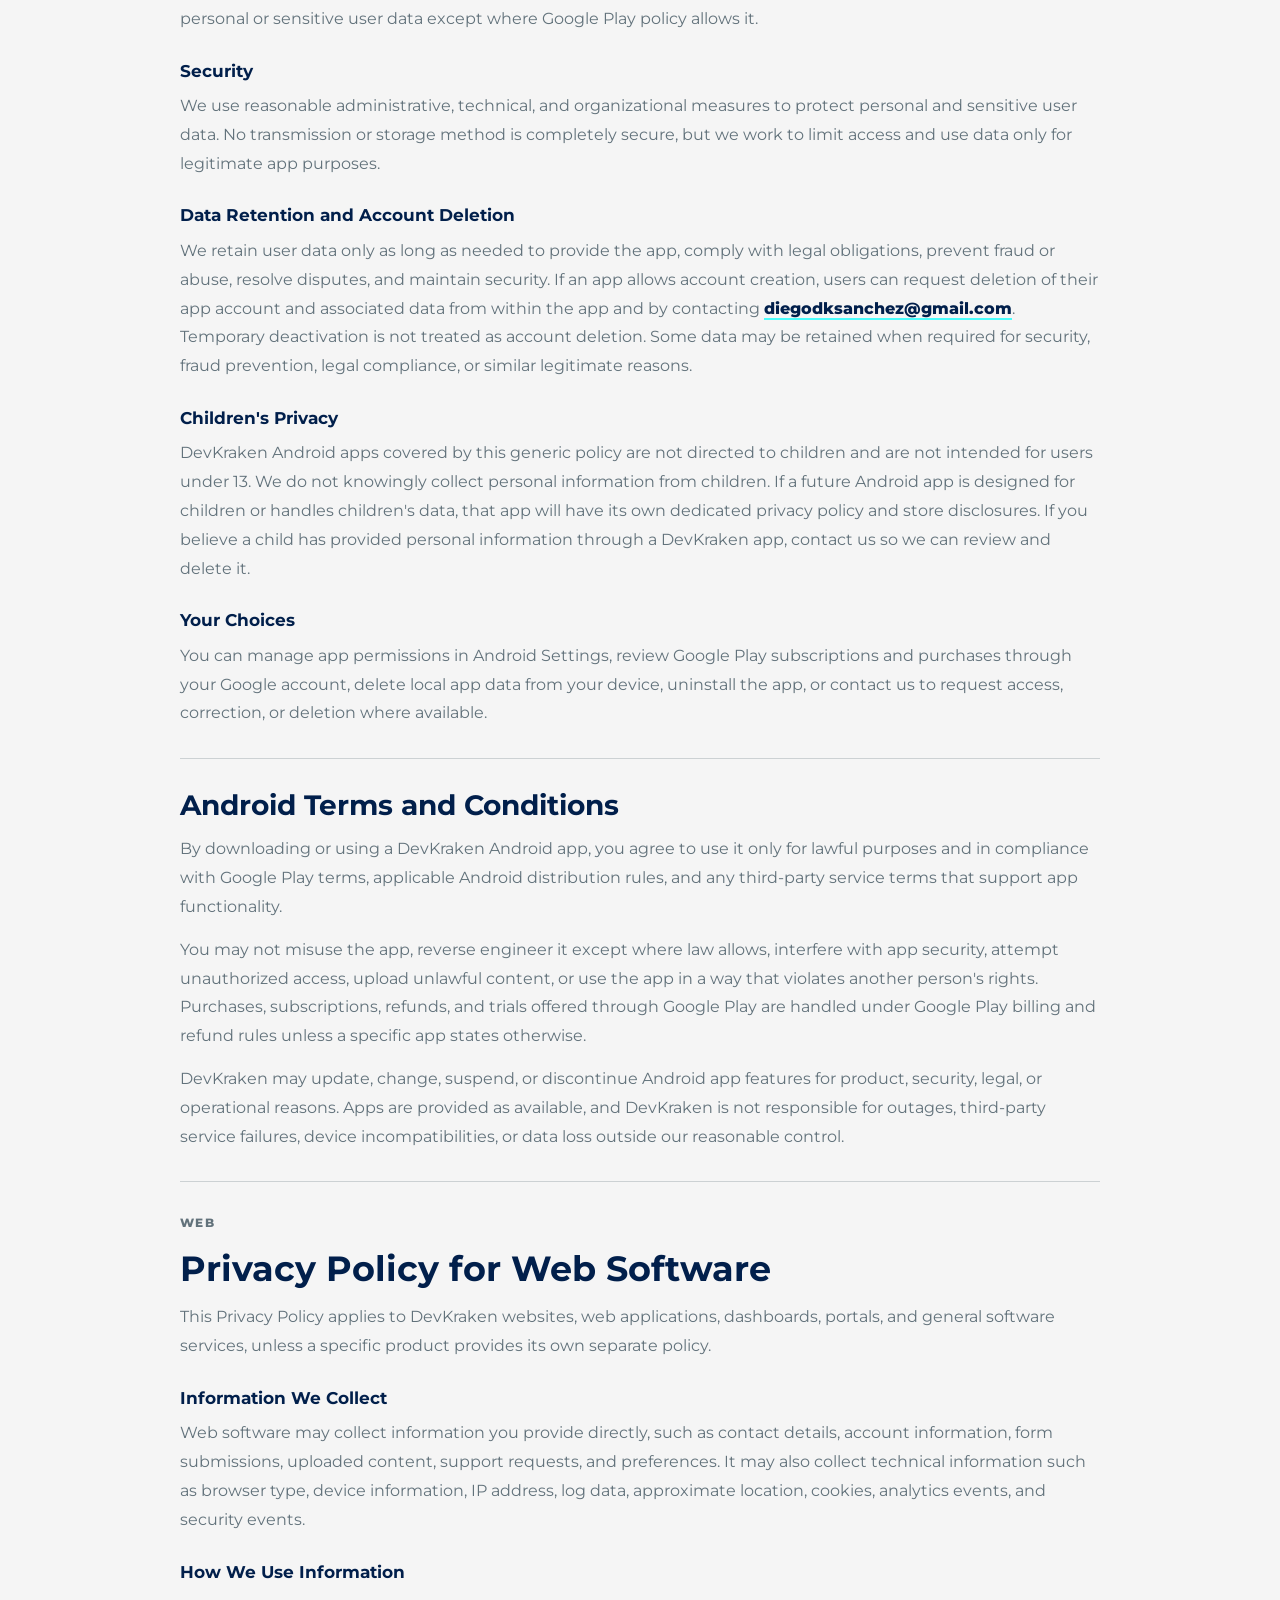
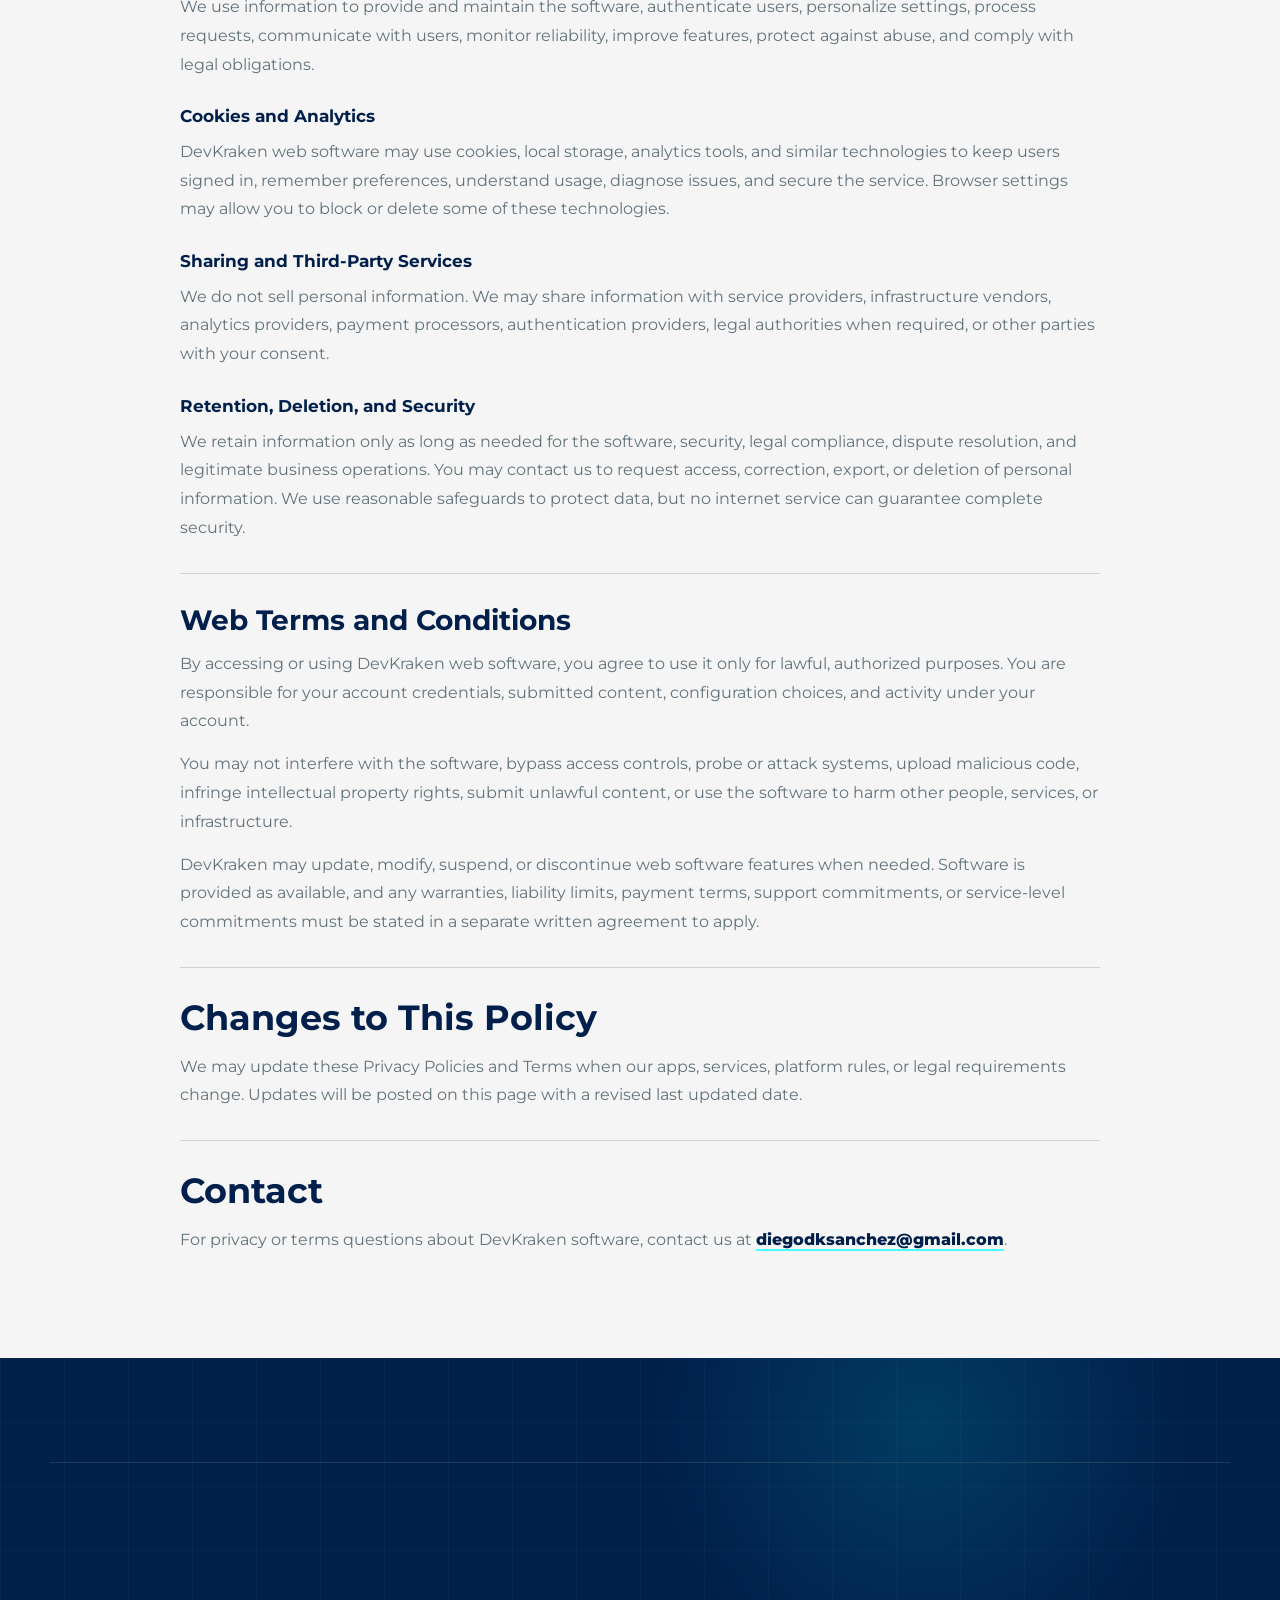
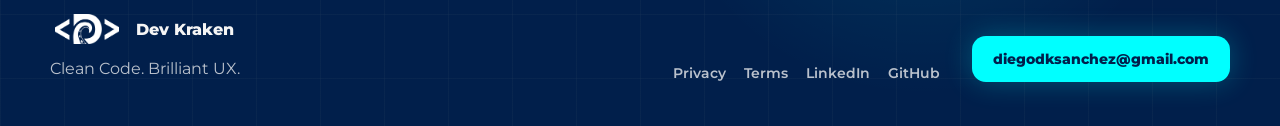
==== commit 0712ba44: "Privacy update" ====
--- a/privacy.html
+++ b/privacy.html
@@ -5,9 +5,9 @@
     <meta name="viewport" content="width=device-width, initial-scale=1.0" />
     <meta
       name="description"
-      content="Privacy Policy for iOS apps published under the DevKraken name."
+      content="Privacy Policy and Terms for DevKraken iOS, Android, and web software."
     />
-    <title>Privacy Policy | DevKraken iOS Apps</title>
+    <title>Privacy Policy and Terms | DevKraken Software</title>
     <link rel="preconnect" href="https://fonts.googleapis.com" />
     <link rel="preconnect" href="https://fonts.gstatic.com" crossorigin />
     <link
@@ -36,81 +36,75 @@
     <main id="top">
       <section class="privacy-hero section-dark">
         <div class="privacy-shell">
-          <p class="eyebrow">DevKraken iOS Apps</p>
-          <h1>Privacy Policy</h1>
+          <p class="eyebrow">DevKraken Software</p>
+          <h1>Privacy Policy and Terms</h1>
           <p class="hero-text">
-            This Privacy Policy applies to iOS applications published under the DevKraken name,
-            unless an individual app provides its own separate privacy policy.
+            Select the platform that matches the DevKraken app or service you use. Each platform has
+            its own privacy policy and separate terms and conditions.
           </p>
+          <div class="privacy-platform-nav" aria-label="Privacy policy platforms">
+            <a href="#ios">iOS</a>
+            <a href="#android">Android</a>
+            <a href="#web">Web</a>
+          </div>
           <p class="privacy-updated">Last updated: September 3, 2026</p>
         </div>
       </section>
 
       <section class="privacy-content section-light" aria-label="Privacy policy details">
         <div class="privacy-shell">
-          <article class="policy-block">
-            <h2>Information We Collect</h2>
-            <p>
-              DevKraken apps are designed to collect only the information required to provide the app's
-              functionality. Unless a specific app screen or App Store listing states otherwise, we do
-              not collect personal information directly from users.
+          <article class="policy-block platform-policy" id="ios">
+            <p class="eyebrow dark">iOS</p>
+            <h2>Privacy Policy for iOS Apps</h2>
+            <p>
+              This Privacy Policy applies to iOS applications published under the DevKraken name,
+              unless an individual app provides its own separate privacy policy.
+            </p>
+            <h3>Information We Collect</h3>
+            <p>
+              DevKraken iOS apps are designed to collect only the information required to provide the
+              app's functionality. Unless a specific app screen or App Store listing states otherwise,
+              we do not collect personal information directly from users.
             </p>
             <p>
               Some apps may store preferences, settings, progress, or app-generated content locally on
               your device. This information is used only to operate the app experience and is not sent
               to DevKraken unless the app clearly provides a feature that requires transmission.
             </p>
-          </article>
-
-          <article class="policy-block">
-            <h2>Analytics, Diagnostics, and App Store Data</h2>
+            <h3>Analytics, Diagnostics, and App Store Data</h3>
             <p>
               Apple may provide developers with aggregated analytics, crash reports, diagnostics, and
               App Store performance information. This information is generally not used to identify
               individual users and is handled according to Apple's own privacy practices.
             </p>
-          </article>
-
-          <article class="policy-block">
-            <h2>Tracking and Advertising</h2>
+            <h3>Tracking and Advertising</h3>
             <p>
               DevKraken does not sell personal information and does not use personal information from
-              DevKraken iOS apps to track users across apps or websites owned by other companies.
-              If an individual app includes advertising or third-party tracking, that app's App Store
-              privacy details or separate policy will disclose it.
-            </p>
-          </article>
-
-          <article class="policy-block">
-            <h2>Third-Party Services</h2>
+              DevKraken iOS apps to track users across apps or websites owned by other companies. If an
+              individual app includes advertising or third-party tracking, that app's App Store privacy
+              details or separate policy will disclose it.
+            </p>
+            <h3>Third-Party Services</h3>
             <p>
               Some apps may use Apple services or other third-party services for features such as cloud
               storage, authentication, purchases, notifications, maps, or crash reporting. When those
               services are used, their privacy policies and terms may also apply.
             </p>
-          </article>
-
-          <article class="policy-block">
-            <h2>Children's Privacy</h2>
-            <p>
-              DevKraken apps are not intended to knowingly collect personal information from children.
-              If you believe a child has provided personal information through a DevKraken app, contact
-              us so we can review and address the request.
-            </p>
-          </article>
-
-          <article class="policy-block">
-            <h2>Data Retention</h2>
+            <h3>Children's Privacy</h3>
+            <p>
+              DevKraken iOS apps covered by this generic policy are not directed to children and are
+              not intended for users under 13. We do not knowingly collect personal information from
+              children. If you believe a child has provided personal information through a DevKraken
+              app, contact us so we can review and delete it.
+            </p>
+            <h3>Data Retention and Deletion</h3>
             <p>
               Information stored locally by an app remains on your device until you delete it through
               the app, remove the app, or erase the device data. If a specific app transmits information
               to a DevKraken-controlled service, we retain it only as long as needed to provide the
               feature, comply with legal obligations, resolve disputes, or maintain security.
             </p>
-          </article>
-
-          <article class="policy-block">
-            <h2>Your Choices</h2>
+            <h3>Your Choices</h3>
             <p>
               You can manage app permissions such as notifications, location, camera, photos, and other
               device access from iOS Settings. You can also delete an app to remove locally stored app
@@ -118,18 +112,193 @@
             </p>
           </article>
 
+          <article class="policy-block terms-block" id="ios-terms">
+            <h2>iOS Terms and Conditions</h2>
+            <p>
+              By downloading or using a DevKraken iOS app, you agree to use it only for lawful purposes
+              and in a way that does not disrupt the app, its services, or other users. You are
+              responsible for the activity, content, and settings you create or manage inside the app.
+            </p>
+            <p>
+              DevKraken apps are provided as available. We may update, change, suspend, or discontinue
+              app features when needed for product, security, legal, or operational reasons. Apple
+              terms, App Store rules, and third-party service terms may also apply to your use of the
+              app.
+            </p>
+          </article>
+
+          <article class="policy-block platform-policy" id="android">
+            <p class="eyebrow dark">Android</p>
+            <h2>Privacy Policy for Android Apps</h2>
+            <p>
+              This Privacy Policy applies to Android applications published under the DevKraken name on
+              Google Play or other Android distribution channels, unless an individual app provides its
+              own separate privacy policy.
+            </p>
+            <h3>Developer and Privacy Contact</h3>
+            <p>
+              DevKraken is the developer responsible for this policy. For privacy questions, data
+              requests, or account deletion requests, contact
+              <a href="mailto:diegodksanchez@gmail.com">diegodksanchez@gmail.com</a>.
+            </p>
+            <h3>Information We Access, Collect, Use, and Share</h3>
+            <p>
+              DevKraken Android apps collect only the information needed to provide the app's stated
+              features. Depending on the specific app, this may include app preferences, app-generated
+              content, crash diagnostics, device or app performance data, account information you choose
+              to provide, purchase status, and permission-based data such as notifications, camera,
+              photos, files, location, or other device access.
+            </p>
+            <p>
+              We use this information to operate app features, maintain security, troubleshoot issues,
+              process purchases or subscriptions, improve reliability, and comply with legal
+              obligations. We do not sell personal information. We share user data only when needed to
+              provide the app, with service providers acting on our behalf, when required by law, or
+              with your consent.
+            </p>
+            <h3>Google Play Data Safety</h3>
+            <p>
+              Each Android app's Google Play Data Safety section is intended to match the way that app
+              accesses, collects, uses, shares, retains, and deletes user data, including data handled
+              by third-party SDKs included in the app.
+            </p>
+            <h3>Permissions and Sensitive Data</h3>
+            <p>
+              Android permissions are requested only when needed for app functionality. If an app
+              accesses personal or sensitive user data, the app will use that data only for disclosed
+              purposes and will not link persistent device identifiers to personal or sensitive user
+              data except where Google Play policy allows it.
+            </p>
+            <h3>Security</h3>
+            <p>
+              We use reasonable administrative, technical, and organizational measures to protect
+              personal and sensitive user data. No transmission or storage method is completely secure,
+              but we work to limit access and use data only for legitimate app purposes.
+            </p>
+            <h3>Data Retention and Account Deletion</h3>
+            <p>
+              We retain user data only as long as needed to provide the app, comply with legal
+              obligations, prevent fraud or abuse, resolve disputes, and maintain security. If an app
+              allows account creation, users can request deletion of their app account and associated
+              data from within the app and by contacting
+              <a href="mailto:diegodksanchez@gmail.com">diegodksanchez@gmail.com</a>. Temporary
+              deactivation is not treated as account deletion. Some data may be retained when required
+              for security, fraud prevention, legal compliance, or similar legitimate reasons.
+            </p>
+            <h3>Children's Privacy</h3>
+            <p>
+              DevKraken Android apps covered by this generic policy are not directed to children and
+              are not intended for users under 13. We do not knowingly collect personal information
+              from children. If a future Android app is designed for children or handles children's
+              data, that app will have its own dedicated privacy policy and store disclosures. If you
+              believe a child has provided personal information through a DevKraken app, contact us so
+              we can review and delete it.
+            </p>
+            <h3>Your Choices</h3>
+            <p>
+              You can manage app permissions in Android Settings, review Google Play subscriptions and
+              purchases through your Google account, delete local app data from your device, uninstall
+              the app, or contact us to request access, correction, or deletion where available.
+            </p>
+          </article>
+
+          <article class="policy-block terms-block" id="android-terms">
+            <h2>Android Terms and Conditions</h2>
+            <p>
+              By downloading or using a DevKraken Android app, you agree to use it only for lawful
+              purposes and in compliance with Google Play terms, applicable Android distribution rules,
+              and any third-party service terms that support app functionality.
+            </p>
+            <p>
+              You may not misuse the app, reverse engineer it except where law allows, interfere with
+              app security, attempt unauthorized access, upload unlawful content, or use the app in a
+              way that violates another person's rights. Purchases, subscriptions, refunds, and trials
+              offered through Google Play are handled under Google Play billing and refund rules unless
+              a specific app states otherwise.
+            </p>
+            <p>
+              DevKraken may update, change, suspend, or discontinue Android app features for product,
+              security, legal, or operational reasons. Apps are provided as available, and DevKraken is
+              not responsible for outages, third-party service failures, device incompatibilities, or
+              data loss outside our reasonable control.
+            </p>
+          </article>
+
+          <article class="policy-block platform-policy" id="web">
+            <p class="eyebrow dark">Web</p>
+            <h2>Privacy Policy for Web Software</h2>
+            <p>
+              This Privacy Policy applies to DevKraken websites, web applications, dashboards, portals,
+              and general software services, unless a specific product provides its own separate policy.
+            </p>
+            <h3>Information We Collect</h3>
+            <p>
+              Web software may collect information you provide directly, such as contact details,
+              account information, form submissions, uploaded content, support requests, and preferences.
+              It may also collect technical information such as browser type, device information, IP
+              address, log data, approximate location, cookies, analytics events, and security events.
+            </p>
+            <h3>How We Use Information</h3>
+            <p>
+              We use information to provide and maintain the software, authenticate users, personalize
+              settings, process requests, communicate with users, monitor reliability, improve features,
+              protect against abuse, and comply with legal obligations.
+            </p>
+            <h3>Cookies and Analytics</h3>
+            <p>
+              DevKraken web software may use cookies, local storage, analytics tools, and similar
+              technologies to keep users signed in, remember preferences, understand usage, diagnose
+              issues, and secure the service. Browser settings may allow you to block or delete some of
+              these technologies.
+            </p>
+            <h3>Sharing and Third-Party Services</h3>
+            <p>
+              We do not sell personal information. We may share information with service providers,
+              infrastructure vendors, analytics providers, payment processors, authentication providers,
+              legal authorities when required, or other parties with your consent.
+            </p>
+            <h3>Retention, Deletion, and Security</h3>
+            <p>
+              We retain information only as long as needed for the software, security, legal compliance,
+              dispute resolution, and legitimate business operations. You may contact us to request
+              access, correction, export, or deletion of personal information. We use reasonable
+              safeguards to protect data, but no internet service can guarantee complete security.
+            </p>
+          </article>
+
+          <article class="policy-block terms-block" id="web-terms">
+            <h2>Web Terms and Conditions</h2>
+            <p>
+              By accessing or using DevKraken web software, you agree to use it only for lawful,
+              authorized purposes. You are responsible for your account credentials, submitted content,
+              configuration choices, and activity under your account.
+            </p>
+            <p>
+              You may not interfere with the software, bypass access controls, probe or attack systems,
+              upload malicious code, infringe intellectual property rights, submit unlawful content, or
+              use the software to harm other people, services, or infrastructure.
+            </p>
+            <p>
+              DevKraken may update, modify, suspend, or discontinue web software features when needed.
+              Software is provided as available, and any warranties, liability limits, payment terms,
+              support commitments, or service-level commitments must be stated in a separate written
+              agreement to apply.
+            </p>
+          </article>
+
           <article class="policy-block">
             <h2>Changes to This Policy</h2>
             <p>
-              We may update this Privacy Policy when our apps, services, or legal requirements change.
-              Updates will be posted on this page with a revised last updated date.
+              We may update these Privacy Policies and Terms when our apps, services, platform rules,
+              or legal requirements change. Updates will be posted on this page with a revised last
+              updated date.
             </p>
           </article>
 
           <article class="policy-block">
             <h2>Contact</h2>
             <p>
-              For privacy questions about DevKraken iOS apps, contact us at
+              For privacy or terms questions about DevKraken software, contact us at
               <a href="mailto:diegodksanchez@gmail.com">diegodksanchez@gmail.com</a>.
             </p>
           </article>
@@ -148,7 +317,7 @@
         </div>
         <div class="footer-links">
           <a href="privacy.html">Privacy</a>
-          <a href="#">Terms</a>
+          <a href="privacy.html#ios-terms">Terms</a>
           <a href="#">LinkedIn</a>
           <a href="#">GitHub</a>
         </div>
--- a/styles.css
+++ b/styles.css
@@ -239,6 +239,41 @@
   font-weight: 700;
 }
 
+.privacy-platform-nav {
+  width: fit-content;
+  max-width: 100%;
+  display: flex;
+  flex-wrap: wrap;
+  gap: 10px;
+  margin: 0 0 28px;
+  padding: 8px;
+  border: 1px solid rgba(0, 255, 255, 0.34);
+  border-radius: 18px;
+  background: rgba(245, 245, 245, 0.06);
+}
+
+.privacy-platform-nav a {
+  min-width: 112px;
+  min-height: 42px;
+  display: inline-flex;
+  align-items: center;
+  justify-content: center;
+  border-radius: 12px;
+  padding: 0 18px;
+  color: var(--off-white);
+  border: 1px solid rgba(245, 245, 245, 0.12);
+  font-size: 0.9rem;
+  font-weight: 800;
+  transition: border-color 180ms ease, background 180ms ease, color 180ms ease;
+}
+
+.privacy-platform-nav a:hover,
+.privacy-platform-nav a:focus-visible {
+  border-color: var(--cyan);
+  color: var(--cyan);
+  background: rgba(0, 255, 255, 0.08);
+}
+
 .hero-actions {
   display: flex;
   flex-wrap: wrap;
@@ -454,10 +489,25 @@
   line-height: 1.15;
 }
 
+.policy-block h3 {
+  margin: 26px 0 10px;
+  font-size: 1.04rem;
+  line-height: 1.35;
+}
+
 .policy-block p {
   margin-bottom: 14px;
   color: var(--slate);
   line-height: 1.8;
+}
+
+.platform-policy,
+.terms-block {
+  scroll-margin-top: 104px;
+}
+
+.terms-block h2 {
+  font-size: clamp(1.28rem, 2.4vw, 1.75rem);
 }
 
 .policy-block p:last-child {
@@ -726,6 +776,11 @@
     width: 100%;
   }
 
+  .privacy-platform-nav,
+  .privacy-platform-nav a {
+    width: 100%;
+  }
+
   .product-preview {
     min-height: 360px;
     border-radius: 22px;
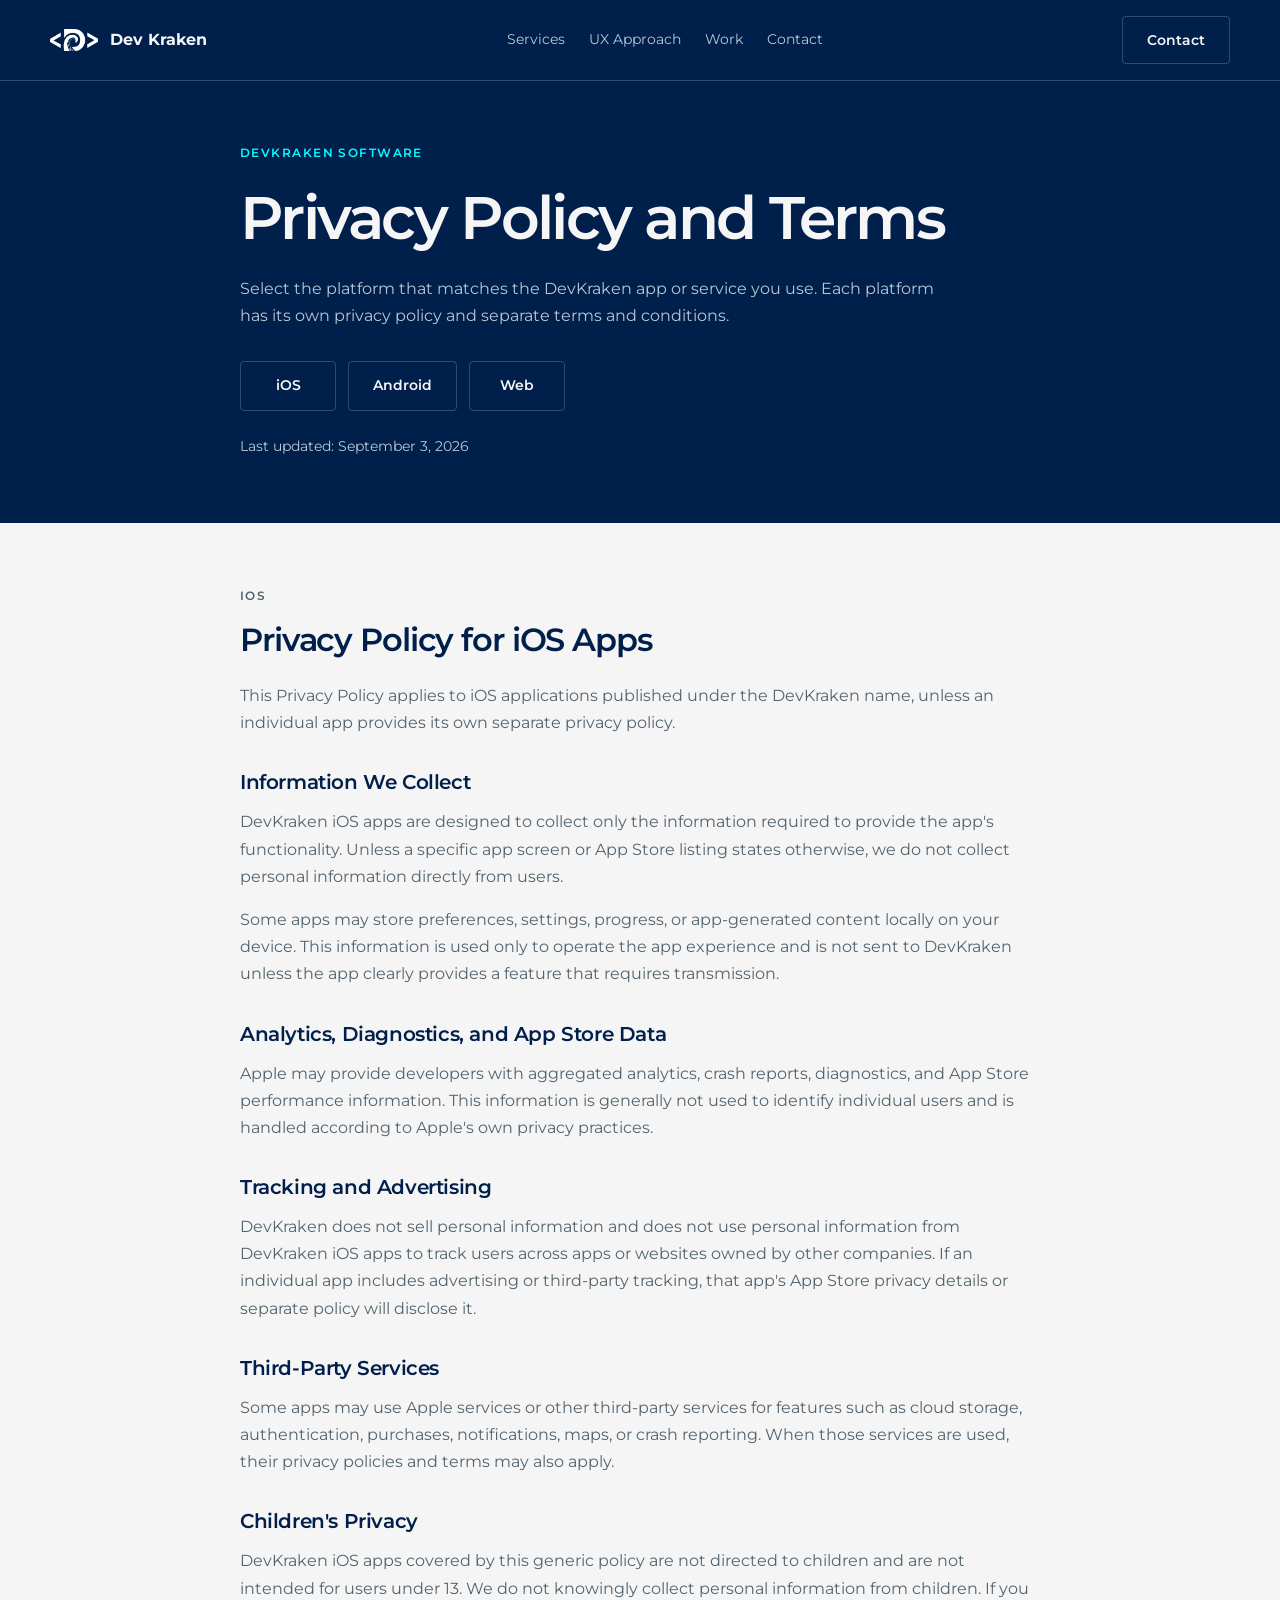
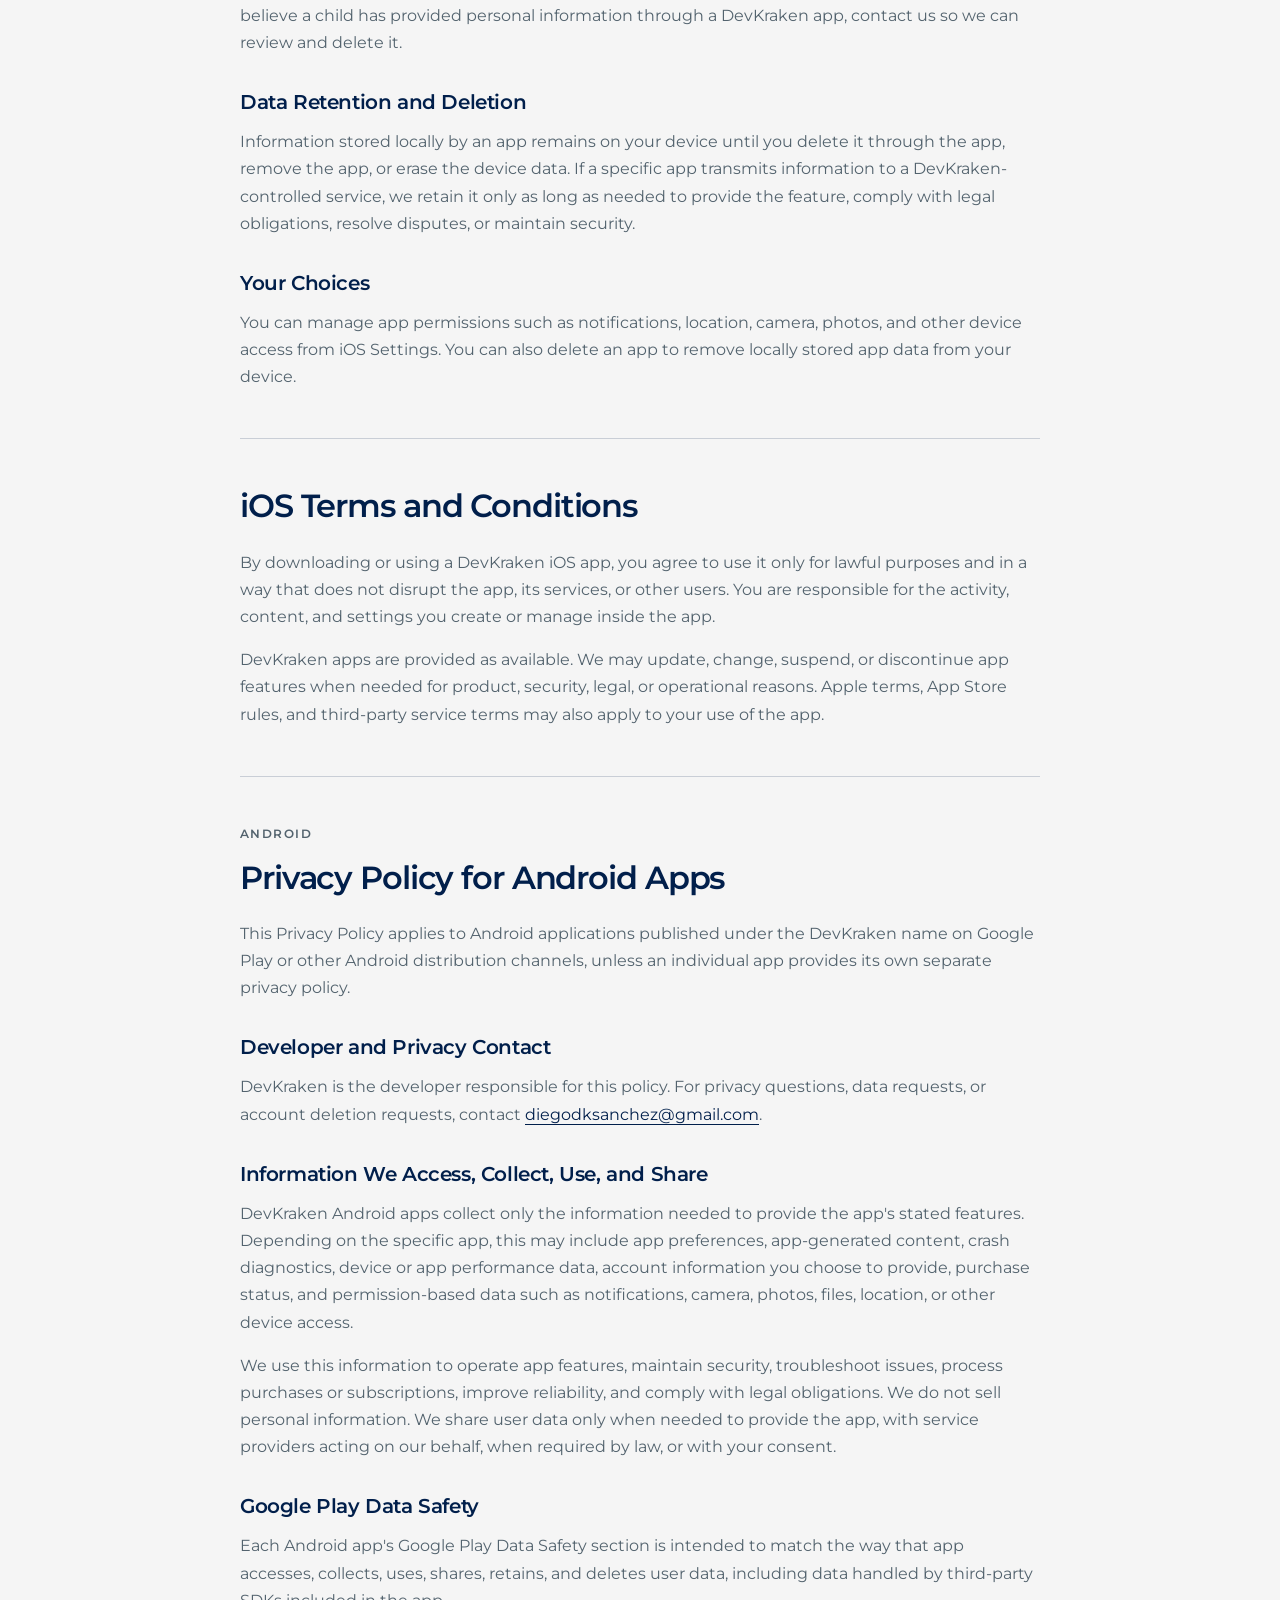
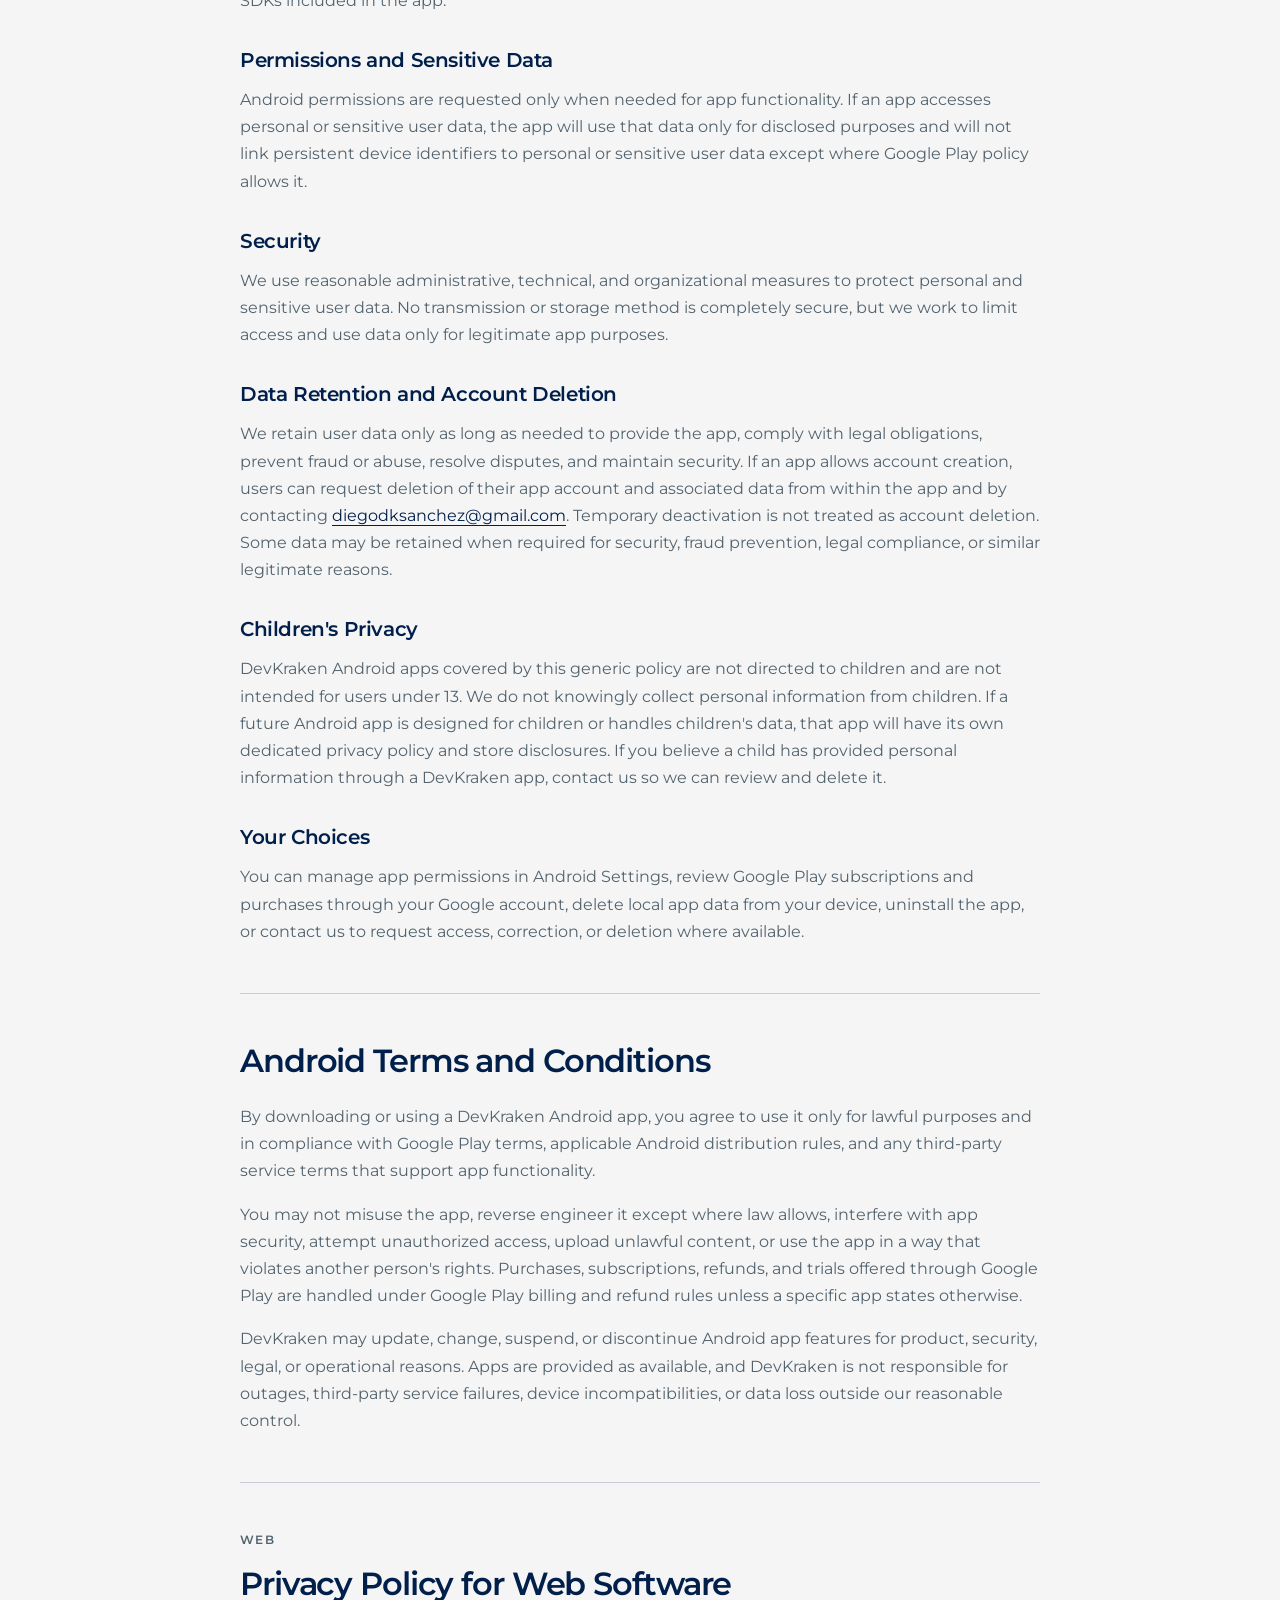
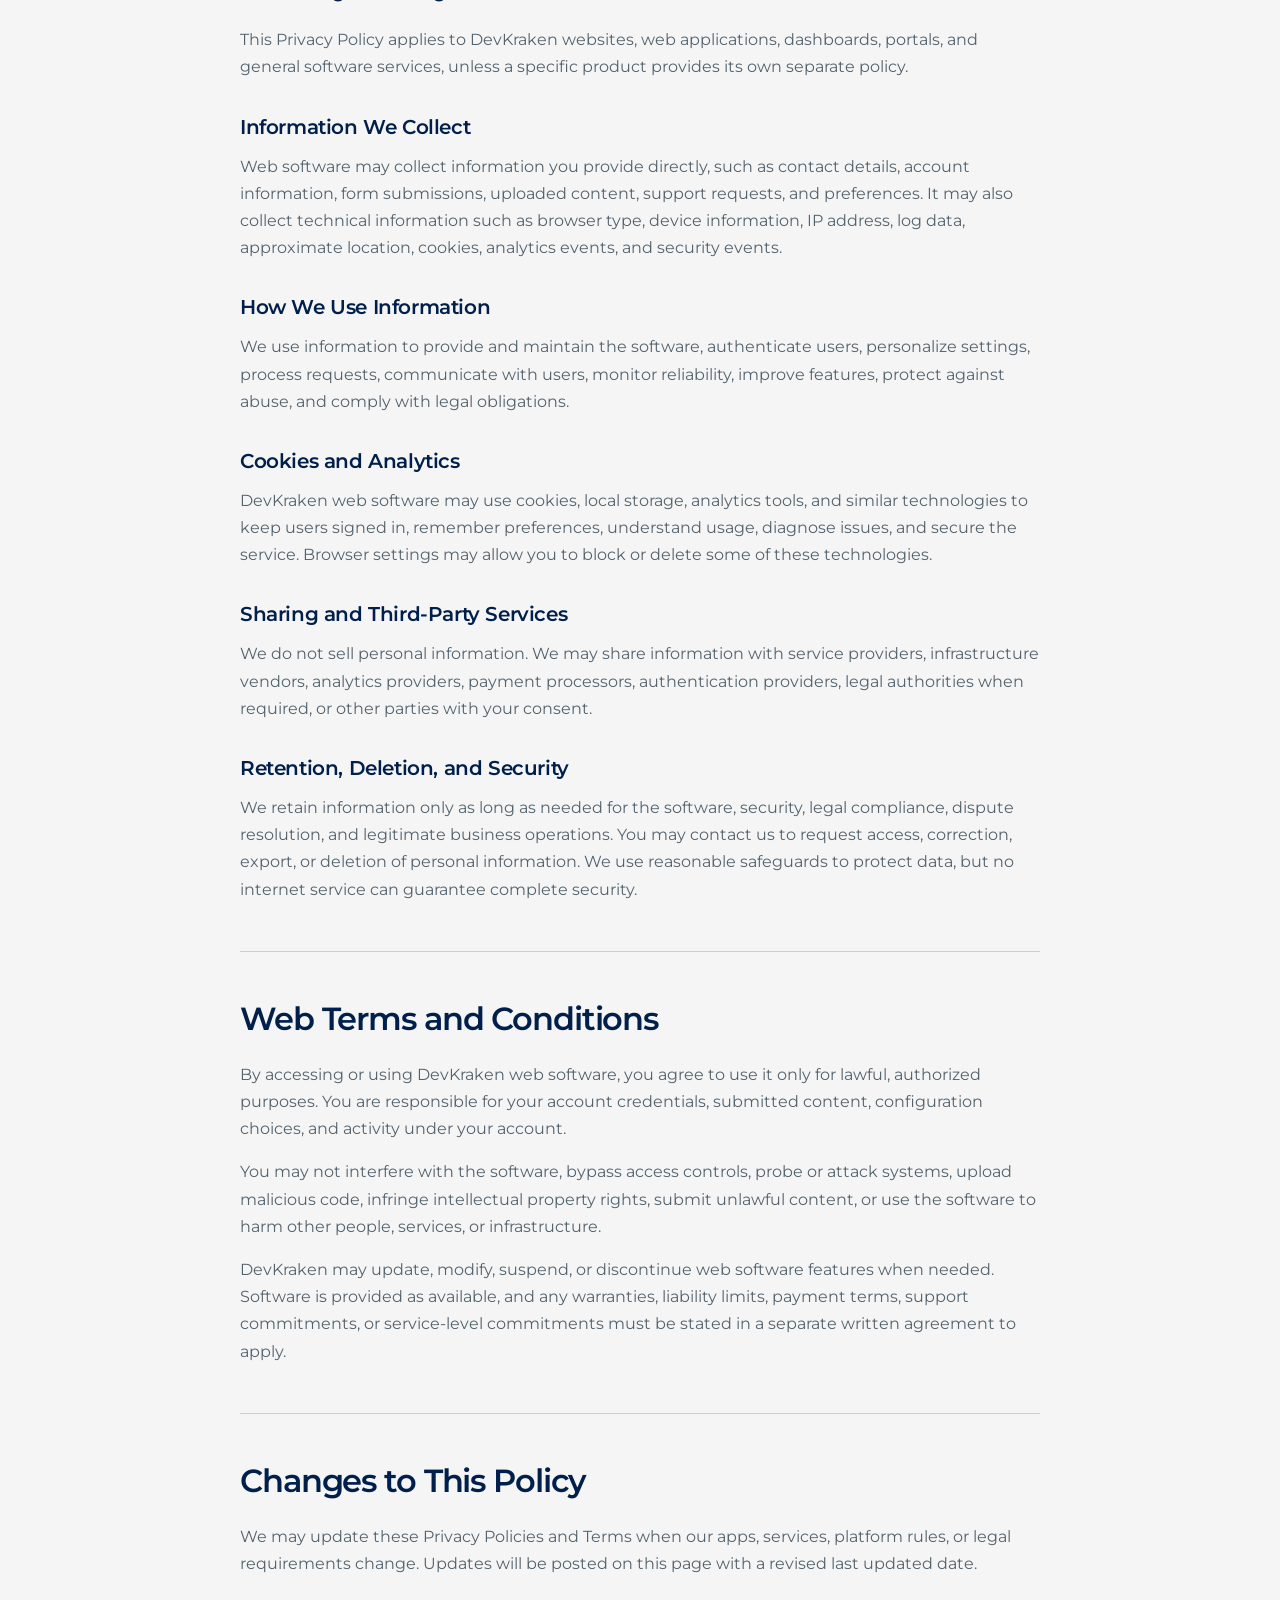
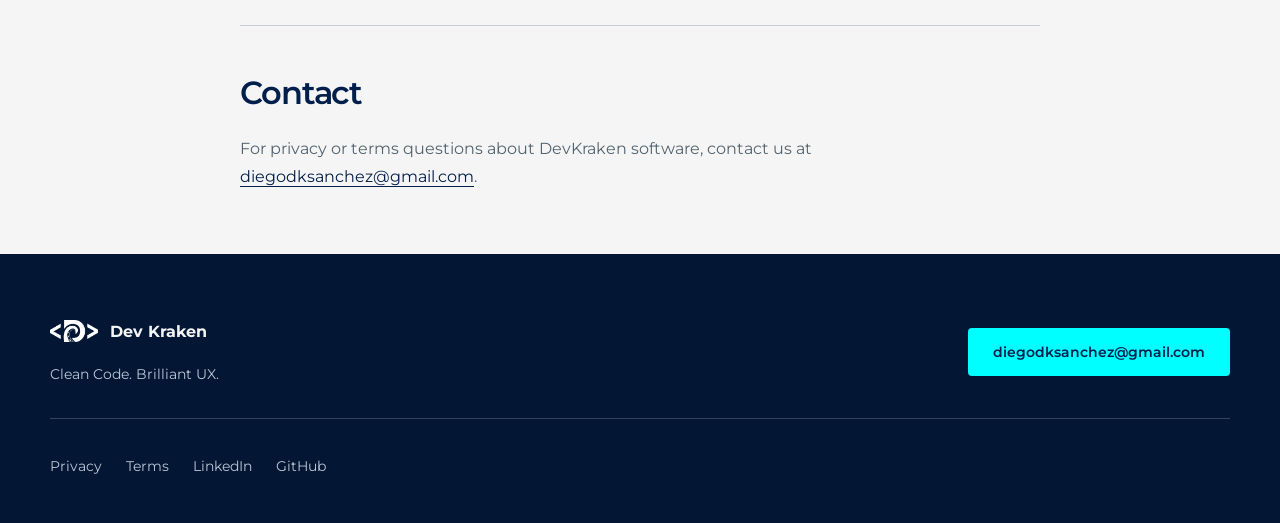
==== commit b647f800: "UI Update" ====
--- a/privacy.html
+++ b/privacy.html
@@ -11,12 +11,13 @@
     <link rel="preconnect" href="https://fonts.googleapis.com" />
     <link rel="preconnect" href="https://fonts.gstatic.com" crossorigin />
     <link
-      href="https://fonts.googleapis.com/css2?family=Montserrat:wght@400;500;600;700;800&display=swap"
+      href="https://fonts.googleapis.com/css2?family=Montserrat:wght@400;600;700&display=swap"
       rel="stylesheet"
     />
     <link rel="stylesheet" href="styles.css" />
   </head>
   <body>
+    <a class="skip-link" href="#top">Skip to content</a>
     <header class="site-header" data-header>
       <nav class="navbar" aria-label="Main">
         <a class="brand" href="index.html#top" aria-label="DevKraken home">
@@ -33,7 +34,7 @@
       </nav>
     </header>
 
-    <main id="top">
+    <main id="top" tabindex="-1">
       <section class="privacy-hero section-dark">
         <div class="privacy-shell">
           <p class="eyebrow">DevKraken Software</p>
@@ -315,13 +316,13 @@
           </a>
           <p>Clean Code. Brilliant UX.</p>
         </div>
+        <a class="btn btn-primary" href="mailto:diegodksanchez@gmail.com">diegodksanchez@gmail.com</a>
         <div class="footer-links">
           <a href="privacy.html">Privacy</a>
           <a href="privacy.html#ios-terms">Terms</a>
           <a href="#">LinkedIn</a>
           <a href="#">GitHub</a>
         </div>
-        <a class="btn btn-primary" href="mailto:diegodksanchez@gmail.com">diegodksanchez@gmail.com</a>
       </div>
     </footer>
 
--- a/styles.css
+++ b/styles.css
@@ -3,824 +3,704 @@
   --deep-navy-2: #031735;
   --cyan: #00ffff;
   --off-white: #f5f5f5;
-  --slate: #62727b;
-  --slate-soft: rgba(98, 114, 123, 0.28);
-  --white-muted: rgba(245, 245, 245, 0.76);
-  --shadow-cyan: 0 0 28px rgba(0, 255, 255, 0.24);
+  --slate: #53636e;
+  --slate-soft: rgba(1, 31, 75, 0.18);
+  --white-muted: #b9c7d6;
+  --line-dark: rgba(245, 245, 245, 0.2);
+  --space-1: 4px;
+  --space-2: 8px;
+  --space-3: 12px;
+  --space-4: 16px;
+  --space-6: 24px;
+  --space-8: 32px;
+  --space-12: 48px;
+  --space-16: 64px;
+  --space-24: 96px;
+  --page-width: 1180px;
+  --gutter: var(--space-8);
+  --header-offset: 96px;
+  --type-display: clamp(2.5rem, 4.7vw, 4.5rem);
+  --type-heading: clamp(2rem, 3.1vw, 3rem);
+  --type-subheading: 1.25rem;
+  --type-body: 1rem;
+  --type-support: 0.875rem;
+  --type-label: 0.75rem;
+  --motion-ui: 180ms;
+  --motion-reveal: 400ms;
+  --ease-out: cubic-bezier(0.22, 1, 0.36, 1);
 }
 
 * {
   box-sizing: border-box;
 }
-
 html {
   scroll-behavior: smooth;
-}
-
+  scroll-padding-top: var(--header-offset);
+}
 body {
   margin: 0;
   font-family: "Montserrat", Arial, sans-serif;
+  font-size: var(--type-body);
+  line-height: 1.7;
   color: var(--off-white);
   background: var(--deep-navy);
 }
-
 a {
   color: inherit;
   text-decoration: none;
 }
-
+a:focus-visible {
+  outline: 2px solid currentColor;
+  outline-offset: 4px;
+}
+h1, h2, h3, p {
+  margin: 0;
+}
+h1, h2, h3 {
+  font-weight: 600;
+  text-wrap: balance;
+}
+h1 {
+  font-size: var(--type-display);
+  line-height: 1.08;
+  letter-spacing: -0.045em;
+}
+h2 {
+  font-size: var(--type-heading);
+  line-height: 1.16;
+  letter-spacing: -0.035em;
+}
+h3 {
+  font-size: var(--type-subheading);
+  line-height: 1.4;
+  letter-spacing: -0.02em;
+}
+main:focus {
+  outline: none;
+}
+
+.skip-link {
+  position: fixed;
+  top: var(--space-3);
+  left: var(--space-4);
+  z-index: 20;
+  padding: var(--space-3) var(--space-4);
+  color: var(--deep-navy);
+  background: var(--cyan);
+  transform: translateY(-160%);
+}
+.skip-link:focus {
+  transform: none;
+}
 .site-header {
   position: fixed;
   inset: 0 0 auto;
   z-index: 10;
-  border-bottom: 1px solid rgba(245, 245, 245, 0.08);
-  background: rgba(1, 31, 75, 0.72);
-  backdrop-filter: blur(18px);
-  transition: box-shadow 220ms ease, background 220ms ease;
-}
-
+  background: var(--deep-navy);
+  border-bottom: 1px solid var(--line-dark);
+  transition: background-color var(--motion-ui) ease-out;
+}
 .site-header.is-scrolled {
-  background: rgba(1, 31, 75, 0.9);
-  box-shadow: 0 18px 50px rgba(0, 0, 0, 0.22);
-}
-
+  background: var(--deep-navy-2);
+}
+.navbar, .hero-grid, .philosophy-layout, .services > .section-heading,
+.service-list, .manifesto p, .footer-grid {
+  width: min(var(--page-width), calc(100% - var(--gutter) * 2));
+  margin-inline: auto;
+}
 .navbar {
-  width: min(1180px, calc(100% - 32px));
-  min-height: 76px;
-  margin: 0 auto;
+  min-height: 80px;
   display: flex;
   align-items: center;
   justify-content: space-between;
-  gap: 24px;
-}
-
+  gap: var(--space-6);
+}
 .brand {
   display: inline-flex;
   align-items: center;
-  gap: 12px;
-  font-weight: 800;
-  letter-spacing: 0;
-}
-
+  gap: var(--space-3);
+  font-weight: 700;
+  white-space: nowrap;
+}
 .brand-mark {
-  width: 74px;
-  height: 52px;
+  width: 48px;
   display: grid;
   place-items: center;
-  border-radius: 10px;
-  padding: 5px;
-}
-
+  flex-shrink: 0;
+}
 .brand-mark img {
   display: block;
   width: 100%;
   height: auto;
 }
-
 .nav-links {
   display: flex;
   align-items: center;
-  gap: 28px;
+  gap: var(--space-6);
+}
+.nav-links a, .footer-links a {
+  display: inline-flex;
+  align-items: center;
+  min-height: 48px;
   color: var(--white-muted);
-  font-size: 0.9rem;
+  font-size: var(--type-support);
+  text-decoration: underline;
+  text-decoration-color: transparent;
+  text-underline-offset: 6px;
+  transition: color var(--motion-ui) ease-out, text-decoration-color var(--motion-ui) ease-out;
+}
+.nav-links a:hover, .footer-links a:hover {
+  color: var(--off-white);
+  text-decoration-color: var(--cyan);
+}
+.btn {
+  min-height: 48px;
+  display: inline-flex;
+  align-items: center;
+  justify-content: center;
+  padding: var(--space-3) var(--space-6);
+  border: 1px solid transparent;
+  border-radius: 4px;
+  font-size: var(--type-support);
   font-weight: 600;
-}
-
-.nav-links a {
-  transition: color 180ms ease;
-}
-
-.nav-links a:hover,
-.nav-links a:focus-visible {
+  line-height: 1.5;
+  transition: background-color var(--motion-ui) ease-out, color var(--motion-ui) ease-out,
+  border-color var(--motion-ui) ease-out;
+}
+.btn-primary {
+  background: var(--cyan);
+  color: var(--deep-navy);
+}
+.btn-primary:hover {
+  background: #b3ffff;
+}
+.btn-primary:focus-visible {
+  outline-color: var(--cyan);
+}
+.nav-cta {
+  background: transparent;
+  color: var(--off-white);
+  border-color: var(--line-dark);
+}
+.nav-cta:hover {
+  background: transparent;
+  border-color: var(--cyan);
   color: var(--cyan);
 }
-
-.btn {
-  min-height: 46px;
-  display: inline-flex;
-  align-items: center;
-  justify-content: center;
-  border-radius: 14px;
-  padding: 0 20px;
-  border: 1px solid transparent;
-  font-weight: 800;
-  font-size: 0.9rem;
-  transition: transform 180ms ease, border-color 180ms ease, box-shadow 180ms ease, background 180ms ease;
-}
-
-.btn:hover,
-.btn:focus-visible {
-  transform: translateY(-2px);
-}
-
-.btn:focus-visible,
-.nav-links a:focus-visible,
-.footer-links a:focus-visible {
-  outline: 2px solid var(--cyan);
-  outline-offset: 4px;
-}
-
-.btn-primary {
-  color: var(--deep-navy);
-  background: var(--cyan);
-  box-shadow: var(--shadow-cyan);
-}
-
-.btn-primary:hover,
-.btn-primary:focus-visible {
-  box-shadow: 0 0 38px rgba(0, 255, 255, 0.4);
-}
-
 .btn-secondary {
   color: var(--off-white);
-  border-color: rgba(98, 114, 123, 0.72);
-  background: rgba(245, 245, 245, 0.03);
-}
-
-.btn-secondary:hover,
-.btn-secondary:focus-visible {
-  border-color: var(--cyan);
+  padding-inline: var(--space-2);
+  text-decoration: underline;
+  text-underline-offset: 6px;
+}
+.btn-secondary:hover {
   color: var(--cyan);
 }
-
-.section-dark,
-.section-light {
-  position: relative;
-  overflow: hidden;
-}
-
 .section-dark {
-  background:
-    linear-gradient(rgba(98, 114, 123, 0.08) 1px, transparent 1px),
-    linear-gradient(90deg, rgba(98, 114, 123, 0.08) 1px, transparent 1px),
-    radial-gradient(circle at 72% 18%, rgba(0, 255, 255, 0.13), transparent 28%),
-    var(--deep-navy);
-  background-size: 64px 64px, 64px 64px, auto, auto;
-}
-
+  background: var(--deep-navy);
+}
 .section-light {
   color: var(--deep-navy);
   background: var(--off-white);
 }
-
-.hero {
-  min-height: 100vh;
-  padding: 136px 0 92px;
-  display: grid;
-  align-items: center;
-}
-
-.privacy-hero {
-  padding: 148px 0 72px;
-}
-
-.hero-grid {
-  width: min(1180px, calc(100% - 32px));
-  margin: 0 auto;
-  display: grid;
-  grid-template-columns: minmax(0, 1fr) minmax(360px, 0.92fr);
-  align-items: center;
-  gap: 64px;
-}
-
-.hero-copy {
-  max-width: 680px;
-}
-
-.privacy-shell {
-  width: min(920px, calc(100% - 32px));
-  margin: 0 auto;
-}
-
 .eyebrow {
-  margin: 0 0 18px;
+  margin-bottom: var(--space-6);
   color: var(--cyan);
-  font-size: 0.78rem;
-  font-weight: 800;
+  font-size: var(--type-label);
+  font-weight: 600;
+  line-height: 1.5;
   text-transform: uppercase;
   letter-spacing: 0.12em;
 }
-
 .eyebrow.dark {
   color: var(--slate);
 }
 
-h1,
-h2,
-h3,
-p {
-  margin-top: 0;
-}
-
-h1 {
-  max-width: 760px;
-  margin-bottom: 24px;
-  font-size: clamp(3.3rem, 8vw, 6.8rem);
-  line-height: 0.92;
-  letter-spacing: 0;
-}
-
+/* Hero: one message, one action, one supporting technical illustration. */
+.hero {
+  padding-block: calc(80px + var(--space-24)) var(--space-24);
+}
+.hero-grid {
+  display: grid;
+  grid-template-columns: minmax(0, 1.15fr) minmax(0, 1fr);
+  align-items: center;
+  gap: var(--space-16);
+}
+.hero-copy h1 {
+  max-width: 13ch;
+}
 .hero-text {
-  max-width: 610px;
-  margin-bottom: 34px;
+  max-width: 52ch;
+  margin-top: var(--space-6);
   color: var(--white-muted);
-  font-size: clamp(1.03rem, 1.8vw, 1.24rem);
-  line-height: 1.78;
-}
-
-.privacy-hero .hero-text {
-  max-width: 760px;
-}
-
-.privacy-updated {
-  margin: 0;
-  color: var(--white-muted);
-  font-size: 0.95rem;
-  font-weight: 700;
-}
-
-.privacy-platform-nav {
-  width: fit-content;
-  max-width: 100%;
+}
+.hero-actions {
+  display: flex;
+  align-items: center;
+  flex-wrap: wrap;
+  gap: var(--space-6);
+  margin-top: var(--space-8);
+}
+.product-preview {
+  border: 1px solid var(--line-dark);
+  border-radius: 4px;
+  background: var(--deep-navy-2);
+}
+.preview-topbar {
   display: flex;
   flex-wrap: wrap;
-  gap: 10px;
-  margin: 0 0 28px;
-  padding: 8px;
-  border: 1px solid rgba(0, 255, 255, 0.34);
-  border-radius: 18px;
-  background: rgba(245, 245, 245, 0.06);
-}
-
-.privacy-platform-nav a {
-  min-width: 112px;
-  min-height: 42px;
-  display: inline-flex;
-  align-items: center;
-  justify-content: center;
-  border-radius: 12px;
-  padding: 0 18px;
-  color: var(--off-white);
-  border: 1px solid rgba(245, 245, 245, 0.12);
-  font-size: 0.9rem;
-  font-weight: 800;
-  transition: border-color 180ms ease, background 180ms ease, color 180ms ease;
-}
-
-.privacy-platform-nav a:hover,
-.privacy-platform-nav a:focus-visible {
-  border-color: var(--cyan);
-  color: var(--cyan);
-  background: rgba(0, 255, 255, 0.08);
-}
-
-.hero-actions {
-  display: flex;
-  flex-wrap: wrap;
-  gap: 14px;
-}
-
-.product-preview {
-  min-height: 492px;
-  border: 1px solid rgba(98, 114, 123, 0.5);
-  border-radius: 28px;
-  background: linear-gradient(145deg, rgba(245, 245, 245, 0.1), rgba(245, 245, 245, 0.035));
-  box-shadow: 0 24px 80px rgba(0, 0, 0, 0.32), inset 0 1px 0 rgba(245, 245, 245, 0.16);
-  transform: perspective(1200px) rotateY(-7deg) rotateX(3deg);
-  animation: previewFloat 7s ease-in-out infinite;
-}
-
-.preview-topbar {
-  height: 58px;
-  display: flex;
-  align-items: center;
-  gap: 8px;
-  padding: 0 22px;
-  border-bottom: 1px solid rgba(98, 114, 123, 0.34);
-}
-
-.preview-topbar span {
-  width: 10px;
-  height: 10px;
-  border-radius: 50%;
-  background: rgba(245, 245, 245, 0.42);
-}
-
+  justify-content: space-between;
+  gap: var(--space-2);
+  padding: var(--space-4);
+  border-bottom: 1px solid var(--line-dark);
+  font-size: var(--type-label);
+}
+.preview-title {
+  font-weight: 600;
+}
+.preview-caption {
+  color: var(--white-muted);
+}
 .preview-body {
   display: grid;
-  grid-template-columns: 96px 1fr;
-  min-height: 432px;
-}
-
+  grid-template-columns: 64px minmax(0, 1fr);
+}
 .preview-sidebar {
-  padding: 24px 18px;
-  border-right: 1px solid rgba(98, 114, 123, 0.28);
-}
-
+  padding: var(--space-6) var(--space-4);
+  border-right: 1px solid var(--line-dark);
+}
 .sidebar-item {
-  height: 12px;
-  margin-bottom: 22px;
-  border-radius: 99px;
-  background: rgba(245, 245, 245, 0.18);
-}
-
+  height: 4px;
+  margin-bottom: var(--space-6);
+  background: var(--line-dark);
+}
 .sidebar-item.short {
-  width: 62%;
-}
-
+  width: 60%;
+}
 .sidebar-item.active {
   background: var(--cyan);
-  box-shadow: var(--shadow-cyan);
-}
-
+}
 .flow-panel {
-  padding: 28px;
-}
-
+  padding: var(--space-6);
+}
 .metric-row {
   display: flex;
   justify-content: space-between;
-  gap: 18px;
-  align-items: flex-start;
-  margin-bottom: 34px;
-}
-
+  align-items: start;
+  gap: var(--space-4);
+}
 .metric-label {
   display: block;
-  margin-bottom: 8px;
   color: var(--white-muted);
-  font-size: 0.78rem;
-  font-weight: 700;
-}
-
+  font-size: var(--type-label);
+  margin-bottom: var(--space-2);
+}
 .metric-row strong {
-  font-size: 1.18rem;
-}
-
+  font-size: var(--type-body);
+  font-weight: 600;
+}
 .status-pill {
-  border: 1px solid rgba(0, 255, 255, 0.45);
-  border-radius: 999px;
-  padding: 8px 12px;
   color: var(--cyan);
-  font-size: 0.75rem;
-  font-weight: 800;
-}
-
+  font-size: var(--type-label);
+}
 .flow-map {
-  position: relative;
-  height: 232px;
-  border: 1px solid rgba(98, 114, 123, 0.28);
-  border-radius: 22px;
-  background:
-    linear-gradient(rgba(98, 114, 123, 0.12) 1px, transparent 1px),
-    linear-gradient(90deg, rgba(98, 114, 123, 0.12) 1px, transparent 1px);
-  background-size: 36px 36px;
-}
-
-.node,
-.connector {
-  position: absolute;
+  margin-block: var(--space-6);
+  background: linear-gradient(var(--line-dark) 1px, transparent 1px), linear-gradient(90deg, var(--line-dark) 1px, transparent 1px);
+  background-size: 32px 32px;
+}
+.flow-map svg {
   display: block;
-}
-
-.node {
-  width: 18px;
-  height: 18px;
-  border: 3px solid var(--cyan);
-  border-radius: 50%;
-  background: var(--deep-navy);
-  box-shadow: var(--shadow-cyan);
-}
-
-.node-a {
-  top: 42px;
-  left: 40px;
-}
-
-.node-b {
-  top: 96px;
-  left: 43%;
-}
-
-.node-c {
-  right: 58px;
-  top: 54px;
-}
-
-.node-d {
-  right: 84px;
-  bottom: 42px;
-}
-
-.connector {
-  height: 2px;
-  transform-origin: left center;
-  background: linear-gradient(90deg, transparent, var(--cyan), transparent);
-  opacity: 0.9;
-  animation: pulseLine 2.8s ease-in-out infinite;
-}
-
-.connector-a {
-  width: 42%;
-  top: 68px;
-  left: 57px;
-  transform: rotate(14deg);
-}
-
-.connector-b {
-  width: 30%;
-  top: 102px;
-  left: 46%;
-  transform: rotate(-17deg);
-  animation-delay: 350ms;
-}
-
-.connector-c {
-  width: 34%;
-  right: 74px;
-  bottom: 78px;
-  transform: rotate(138deg);
-  animation-delay: 700ms;
-}
-
+  width: 100%;
+  height: auto;
+}
+.flow-line {
+  stroke: var(--white-muted);
+  fill: none;
+  stroke-width: 1;
+}
+.flow-node {
+  fill: var(--deep-navy-2);
+  stroke: var(--cyan);
+  stroke-width: 2;
+}
+.flow-core {
+  fill: var(--deep-navy);
+  stroke: var(--cyan);
+}
+.flow-map text {
+  fill: var(--cyan);
+  font: 600 12px "Montserrat", Arial, sans-serif;
+}
 .timeline {
   display: grid;
   grid-template-columns: 1.2fr 0.8fr 1fr;
-  gap: 12px;
-  margin-top: 20px;
-}
-
+  gap: var(--space-3);
+}
 .timeline span {
-  height: 10px;
-  border-radius: 99px;
-  background: rgba(245, 245, 245, 0.16);
-}
-
+  height: 4px;
+  background: var(--line-dark);
+}
 .timeline span:first-child {
-  background: rgba(0, 255, 255, 0.7);
-}
-
-.philosophy,
-.services,
-.manifesto,
-.privacy-content,
+  background: var(--cyan);
+}
+
+/* Open columns and ruled rows replace nested cards. */
+.philosophy {
+  padding-block: var(--space-24);
+}
+.philosophy-layout {
+  display: grid;
+  grid-template-columns: minmax(0, 0.9fr) minmax(0, 1.1fr);
+  gap: var(--space-24);
+}
+.section-heading h2 {
+  max-width: 20ch;
+}
+.principle {
+  display: grid;
+  grid-template-columns: 32px minmax(0, 1fr);
+  column-gap: var(--space-6);
+  row-gap: var(--space-3);
+  padding-block: var(--space-6);
+  border-top: 1px solid var(--slate-soft);
+}
+.principle-number {
+  color: var(--slate);
+  font-size: var(--type-label);
+  padding-top: var(--space-1);
+  font-variant-numeric: tabular-nums;
+}
+.principle p {
+  grid-column: 2;
+  color: var(--slate);
+  max-width: 48ch;
+}
+.services {
+  padding-block: var(--space-24);
+}
+.services > .section-heading {
+  display: grid;
+  grid-template-columns: minmax(0, 0.45fr) minmax(0, 1fr);
+  gap: var(--space-16);
+  margin-bottom: var(--space-16);
+}
+.services .eyebrow {
+  padding-top: var(--space-2);
+}
+.services .section-heading h2 {
+  max-width: 26ch;
+}
+.service-row {
+  display: grid;
+  grid-template-columns: minmax(0, 0.45fr) minmax(0, 1fr);
+  gap: var(--space-16);
+  padding-block: var(--space-8);
+  border-top: 1px solid var(--line-dark);
+}
+.service-row:last-child {
+  border-bottom: 1px solid var(--line-dark);
+}
+.service-row h3 {
+  max-width: 24ch;
+}
+.service-row p {
+  color: var(--white-muted);
+  max-width: 58ch;
+}
+.manifesto {
+  padding-block: var(--space-16);
+}
+.manifesto p {
+  max-width: 32ch;
+  margin-left: max(var(--gutter), calc((100% - var(--page-width)) / 2));
+  font-size: var(--type-heading);
+  line-height: 1.3;
+  letter-spacing: -0.035em;
+  font-weight: 600;
+  text-wrap: balance;
+}
 .footer {
-  padding: 104px 0;
-}
-
+  padding-block: var(--space-16) var(--space-8);
+  background: var(--deep-navy-2);
+}
+.footer-grid {
+  display: grid;
+  grid-template-columns: minmax(0, 1fr) auto;
+  align-items: center;
+  gap: var(--space-8);
+}
+.footer p {
+  margin-top: var(--space-3);
+  color: var(--white-muted);
+  font-size: var(--type-support);
+}
+.footer .btn {
+  overflow-wrap: anywhere;
+  text-align: center;
+}
+.footer-links {
+  display: flex;
+  flex-wrap: wrap;
+  gap: var(--space-6);
+  grid-column: 1 / -1;
+  border-top: 1px solid var(--line-dark);
+  padding-top: var(--space-6);
+}
+/* The policy page uses the same primitives and keeps its content and anchors. */
+.privacy-hero {
+  padding-block: calc(80px + var(--space-16)) var(--space-16);
+}
+.privacy-shell {
+  width: min(800px, calc(100% - var(--gutter) * 2));
+  margin-inline: auto;
+}
+.privacy-hero h1 {
+  max-width: 18ch;
+}
+.privacy-hero .hero-text {
+  max-width: 64ch;
+}
+.privacy-platform-nav {
+  display: flex;
+  flex-wrap: wrap;
+  gap: var(--space-3);
+  margin-block: var(--space-8) var(--space-6);
+}
+.privacy-platform-nav a {
+  min-height: 48px;
+  min-width: 96px;
+  display: inline-flex;
+  align-items: center;
+  justify-content: center;
+  border: 1px solid var(--line-dark);
+  border-radius: 4px;
+  padding: var(--space-3) var(--space-6);
+  font-size: var(--type-support);
+  font-weight: 600;
+  transition: border-color var(--motion-ui) ease-out, color var(--motion-ui) ease-out;
+}
+.privacy-platform-nav a:hover {
+  border-color: var(--cyan);
+  color: var(--cyan);
+}
+.privacy-updated {
+  color: var(--white-muted);
+  font-size: var(--type-support);
+}
+.privacy-content {
+  padding-block: var(--space-16);
+}
 .privacy-content .privacy-shell {
   display: grid;
-  gap: 30px;
-}
-
+  gap: var(--space-12);
+}
 .policy-block {
   border-bottom: 1px solid var(--slate-soft);
-  padding-bottom: 30px;
-}
-
+  padding-bottom: var(--space-12);
+}
 .policy-block:last-child {
   border-bottom: 0;
   padding-bottom: 0;
 }
-
 .policy-block h2 {
-  margin-bottom: 14px;
-  font-size: clamp(1.45rem, 3vw, 2.2rem);
-  line-height: 1.15;
-}
-
+  font-size: clamp(1.5rem, 3vw, 2rem);
+  margin-bottom: var(--space-6);
+}
 .policy-block h3 {
-  margin: 26px 0 10px;
-  font-size: 1.04rem;
-  line-height: 1.35;
-}
-
+  margin-block: var(--space-8) var(--space-3);
+}
 .policy-block p {
-  margin-bottom: 14px;
+  margin-bottom: var(--space-4);
   color: var(--slate);
-  line-height: 1.8;
-}
-
-.platform-policy,
-.terms-block {
-  scroll-margin-top: 104px;
-}
-
-.terms-block h2 {
-  font-size: clamp(1.28rem, 2.4vw, 1.75rem);
-}
-
+}
 .policy-block p:last-child {
   margin-bottom: 0;
 }
-
 .policy-block a {
   color: var(--deep-navy);
-  font-weight: 800;
   text-decoration: underline;
-  text-decoration-color: rgba(0, 255, 255, 0.7);
-  text-decoration-thickness: 2px;
   text-underline-offset: 4px;
-}
-
-.section-heading {
-  width: min(900px, calc(100% - 32px));
-  margin: 0 auto 44px;
-  text-align: center;
-}
-
-.section-heading.align-left {
-  width: min(1180px, calc(100% - 32px));
-  text-align: left;
-}
-
-.section-heading h2 {
-  margin-bottom: 0;
-  font-size: clamp(2rem, 4.5vw, 4.1rem);
-  line-height: 1.02;
-  letter-spacing: 0;
-}
-
-.bento-grid,
-.service-grid,
-.footer-grid {
-  width: min(1180px, calc(100% - 32px));
-  margin: 0 auto;
-}
-
-.bento-grid {
-  display: grid;
-  grid-template-columns: repeat(3, minmax(0, 1fr));
-  gap: 18px;
-}
-
-.bento-card,
-.service-card {
-  border: 1px solid var(--slate-soft);
-  border-radius: 24px;
-  padding: 30px;
-}
-
-.bento-card {
-  min-height: 310px;
-  display: flex;
-  flex-direction: column;
-  justify-content: flex-end;
-  background: #ffffff;
-  box-shadow: 0 18px 50px rgba(1, 31, 75, 0.08);
-}
-
-.bento-card.featured {
-  background: var(--deep-navy);
-  color: var(--off-white);
-  box-shadow: 0 24px 80px rgba(1, 31, 75, 0.24);
-}
-
-.card-icon {
-  width: 48px;
-  height: 48px;
-  display: grid;
-  place-items: center;
-  margin-bottom: auto;
-  border-radius: 16px;
-  border: 1px solid rgba(0, 255, 255, 0.42);
-  color: var(--deep-navy);
-  background: rgba(0, 255, 255, 0.28);
-  font-weight: 800;
-}
-
-.featured .card-icon {
-  color: var(--cyan);
-  background: rgba(0, 255, 255, 0.08);
-}
-
-.bento-card h3,
-.service-card h3 {
-  margin-bottom: 14px;
-  font-size: 1.34rem;
-}
-
-.bento-card p,
-.service-card p,
-.footer p {
-  margin-bottom: 0;
-  color: var(--slate);
-  line-height: 1.7;
-}
-
-.featured p,
-.service-card p,
-.footer p {
-  color: var(--white-muted);
-}
-
-.service-grid {
-  display: grid;
-  grid-template-columns: repeat(3, minmax(0, 1fr));
-  gap: 18px;
-}
-
-.service-card {
-  min-height: 292px;
-  background: rgba(245, 245, 245, 0.035);
-  transition: transform 180ms ease, border-color 180ms ease, background 180ms ease;
-}
-
-.service-card:hover {
-  transform: translateY(-6px);
-  border-color: rgba(0, 255, 255, 0.54);
-  background: rgba(245, 245, 245, 0.055);
-}
-
-.service-glyph {
-  width: 56px;
-  height: 56px;
-  margin-bottom: 58px;
-  border: 1px solid rgba(0, 255, 255, 0.58);
-  border-radius: 18px;
-  background:
-    linear-gradient(90deg, transparent 48%, rgba(0, 255, 255, 0.7) 49% 51%, transparent 52%),
-    linear-gradient(transparent 48%, rgba(0, 255, 255, 0.7) 49% 51%, transparent 52%);
-  box-shadow: var(--shadow-cyan);
-}
-
-.manifesto {
-  display: grid;
-  place-items: center;
-  min-height: 460px;
-}
-
-.manifesto p {
-  width: min(980px, calc(100% - 32px));
-  margin: 0 auto;
-  color: var(--deep-navy);
-  font-size: clamp(2.1rem, 6vw, 5.8rem);
-  font-weight: 800;
-  line-height: 1.02;
-  text-align: center;
-}
-
-.footer {
-  padding-bottom: 44px;
-}
-
-.footer-grid {
-  min-height: 220px;
-  display: grid;
-  grid-template-columns: 1fr auto auto;
-  align-items: end;
-  gap: 32px;
-  border-top: 1px solid rgba(98, 114, 123, 0.32);
-  padding-top: 42px;
-}
-
-.footer-links {
-  display: flex;
-  flex-wrap: wrap;
-  justify-content: flex-end;
-  gap: 18px;
-  color: var(--white-muted);
-  font-weight: 600;
-  font-size: 0.9rem;
-}
-
-.footer-links a:hover,
-.footer-links a:focus-visible {
-  color: var(--cyan);
-}
-
-@keyframes previewFloat {
-  0%,
-  100% {
-    transform: perspective(1200px) rotateY(-7deg) rotateX(3deg) translateY(0);
-  }
-  50% {
-    transform: perspective(1200px) rotateY(-5deg) rotateX(4deg) translateY(-12px);
-  }
-}
-
-@keyframes pulseLine {
-  0%,
-  100% {
-    opacity: 0.34;
-  }
-  50% {
-    opacity: 1;
-  }
-}
-
-@media (max-width: 980px) {
-  .nav-links {
-    display: none;
-  }
-
-  .hero {
-    padding-top: 118px;
-  }
-
-  .hero-grid,
-  .bento-grid,
-  .service-grid,
-  .footer-grid {
-    grid-template-columns: 1fr;
-  }
-
-  .hero-grid {
-    gap: 42px;
-  }
-
-  .product-preview {
-    min-height: 420px;
-    transform: none;
-  }
-
-  .preview-body {
-    min-height: 360px;
-  }
-
-  .bento-card,
-  .service-card {
-    min-height: 250px;
-  }
-
-  .footer-grid {
-    align-items: start;
-  }
-
-  .footer-links {
-    justify-content: flex-start;
-  }
-}
-
-@media (max-width: 640px) {
-  .navbar {
-    min-height: 70px;
-  }
-
+  overflow-wrap: anywhere;
+}
+
+/* Only groups below the hero reveal. No perpetual motion or per-item stagger. */
+.reveal-ready:not(.reveal-pending) {
+  transition: opacity var(--motion-reveal) var(--ease-out), transform var(--motion-reveal) var(--ease-out);
+}
+.reveal-pending {
+  opacity: 0;
+  transform: translateY(12px);
+}
+.reveal-ready:focus-within {
+  opacity: 1;
+  transform: none;
+  transition: none;
+}
+
+@media (max-width: 1000px) {
   .nav-cta {
     display: none;
   }
-
+  .hero-grid {
+    gap: var(--space-8);
+  }
+  .philosophy-layout {
+    gap: var(--space-12);
+  }
+  .flow-panel {
+    padding: var(--space-4);
+  }
+  .preview-body {
+    grid-template-columns: 48px minmax(0, 1fr);
+  }
+}
+
+@media (max-width: 760px) {
+  :root {
+    --gutter: var(--space-6);
+    --header-offset: 128px;
+  }
+  .navbar {
+    flex-wrap: wrap;
+    gap: 0;
+    padding-top: var(--space-3);
+  }
+  .navbar .brand {
+    min-height: 48px;
+  }
+  .nav-links {
+    width: 100%;
+    justify-content: space-between;
+    gap: var(--space-2);
+  }
+  .nav-links a {
+    font-size: var(--type-label);
+  }
   .hero {
-    min-height: auto;
-    padding-bottom: 72px;
-  }
-
-  h1 {
-    font-size: clamp(3rem, 16vw, 4.6rem);
-  }
-
-  .hero-actions,
-  .hero-actions .btn,
+    padding-block: calc(112px + var(--space-12)) var(--space-16);
+  }
+  .hero-grid {
+    grid-template-columns: minmax(0, 1fr);
+    gap: var(--space-12);
+  }
+  .hero-copy {
+    max-width: 560px;
+  }
+  .hero-copy h1 {
+    max-width: 15ch;
+  }
+  .product-preview {
+    width: 100%;
+    max-width: 480px;
+  }
+  .preview-body {
+    grid-template-columns: 48px minmax(0, 1fr);
+  }
+  .flow-map {
+    margin-block: var(--space-4);
+  }
+  .flow-map svg {
+    max-height: 160px;
+  }
+  .philosophy, .services {
+    padding-block: var(--space-16);
+  }
+  .philosophy-layout {
+    grid-template-columns: minmax(0, 1fr);
+    gap: var(--space-8);
+  }
+  .section-heading h2 {
+    max-width: 24ch;
+  }
+  .services > .section-heading {
+    display: block;
+    margin-bottom: var(--space-8);
+  }
+  .services .eyebrow {
+    padding-top: 0;
+  }
+  .service-row {
+    grid-template-columns: minmax(0, 1fr);
+    gap: var(--space-4);
+    padding-block: var(--space-6);
+  }
+  .service-row h3 {
+    max-width: none;
+  }
+  .manifesto {
+    padding-block: var(--space-12);
+  }
+  .footer {
+    padding-block: var(--space-12) var(--space-6);
+  }
+  .footer-grid {
+    grid-template-columns: minmax(0, 1fr);
+    gap: var(--space-6);
+  }
   .footer .btn {
-    width: 100%;
-  }
-
-  .privacy-platform-nav,
+    justify-self: start;
+    max-width: 100%;
+  }
+  .footer-links {
+    gap: var(--space-4);
+  }
+  .privacy-hero {
+    padding-top: calc(112px + var(--space-12));
+  }
+}
+
+@media (max-width: 380px) {
+  :root {
+    --gutter: var(--space-4);
+  }
+  .hero-actions {
+    align-items: stretch;
+    flex-direction: column;
+    gap: var(--space-3);
+  }
+  .hero-actions .btn-secondary {
+    align-self: start;
+  }
+  .principle {
+    column-gap: var(--space-4);
+  }
+  .footer .btn {
+    padding-inline: var(--space-3);
+    font-size: var(--type-label);
+  }
+  .privacy-platform-nav {
+    gap: var(--space-2);
+  }
   .privacy-platform-nav a {
-    width: 100%;
-  }
-
-  .product-preview {
-    min-height: 360px;
-    border-radius: 22px;
-  }
-
-  .preview-body {
-    grid-template-columns: 64px 1fr;
-    min-height: 300px;
-  }
-
-  .preview-sidebar,
-  .flow-panel {
-    padding: 18px;
-  }
-
-  .flow-map {
-    height: 180px;
-  }
-
-  .metric-row {
-    flex-direction: column;
-    margin-bottom: 20px;
-  }
-
-  .philosophy,
-  .services,
-  .manifesto,
-  .privacy-content,
-  .footer {
-    padding: 72px 0;
+    min-width: 0;
+    flex: 1;
+    padding-inline: var(--space-3);
   }
 }
 
 @media (prefers-reduced-motion: reduce) {
-  *,
-  *::before,
-  *::after {
-    scroll-behavior: auto !important;
-    animation-duration: 0.01ms !important;
-    animation-iteration-count: 1 !important;
-    transition-duration: 0.01ms !important;
-  }
-}
+  html {
+    scroll-behavior: auto;
+  }
+  *, *::before, *::after {
+    transition: none !important;
+    animation: none !important;
+  }
+  .reveal-pending {
+    opacity: 1;
+    transform: none;
+  }
+}
+
+@media print {
+  .site-header, .skip-link {
+    display: none;
+  }
+  .reveal-pending {
+    opacity: 1;
+    transform: none;
+  }
+  .hero, .privacy-hero {
+    padding-top: var(--space-8);
+  }
+}
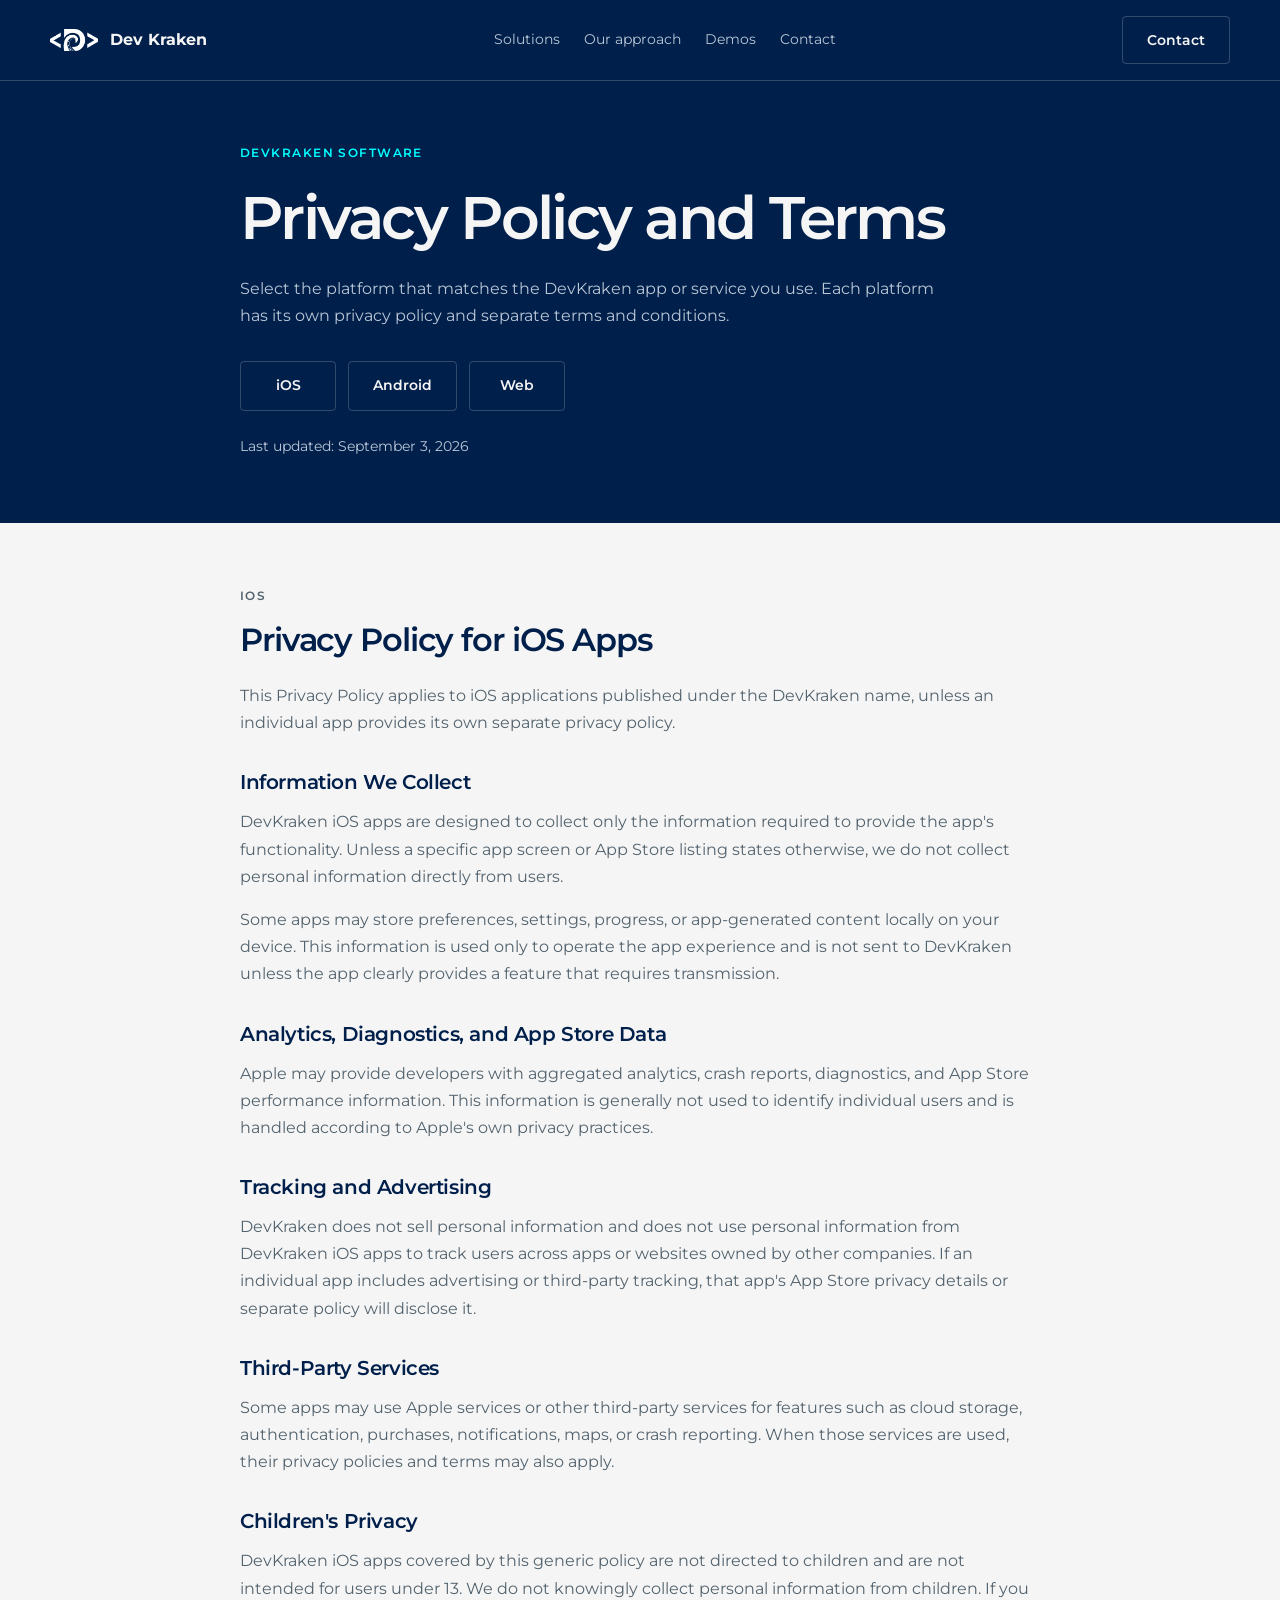
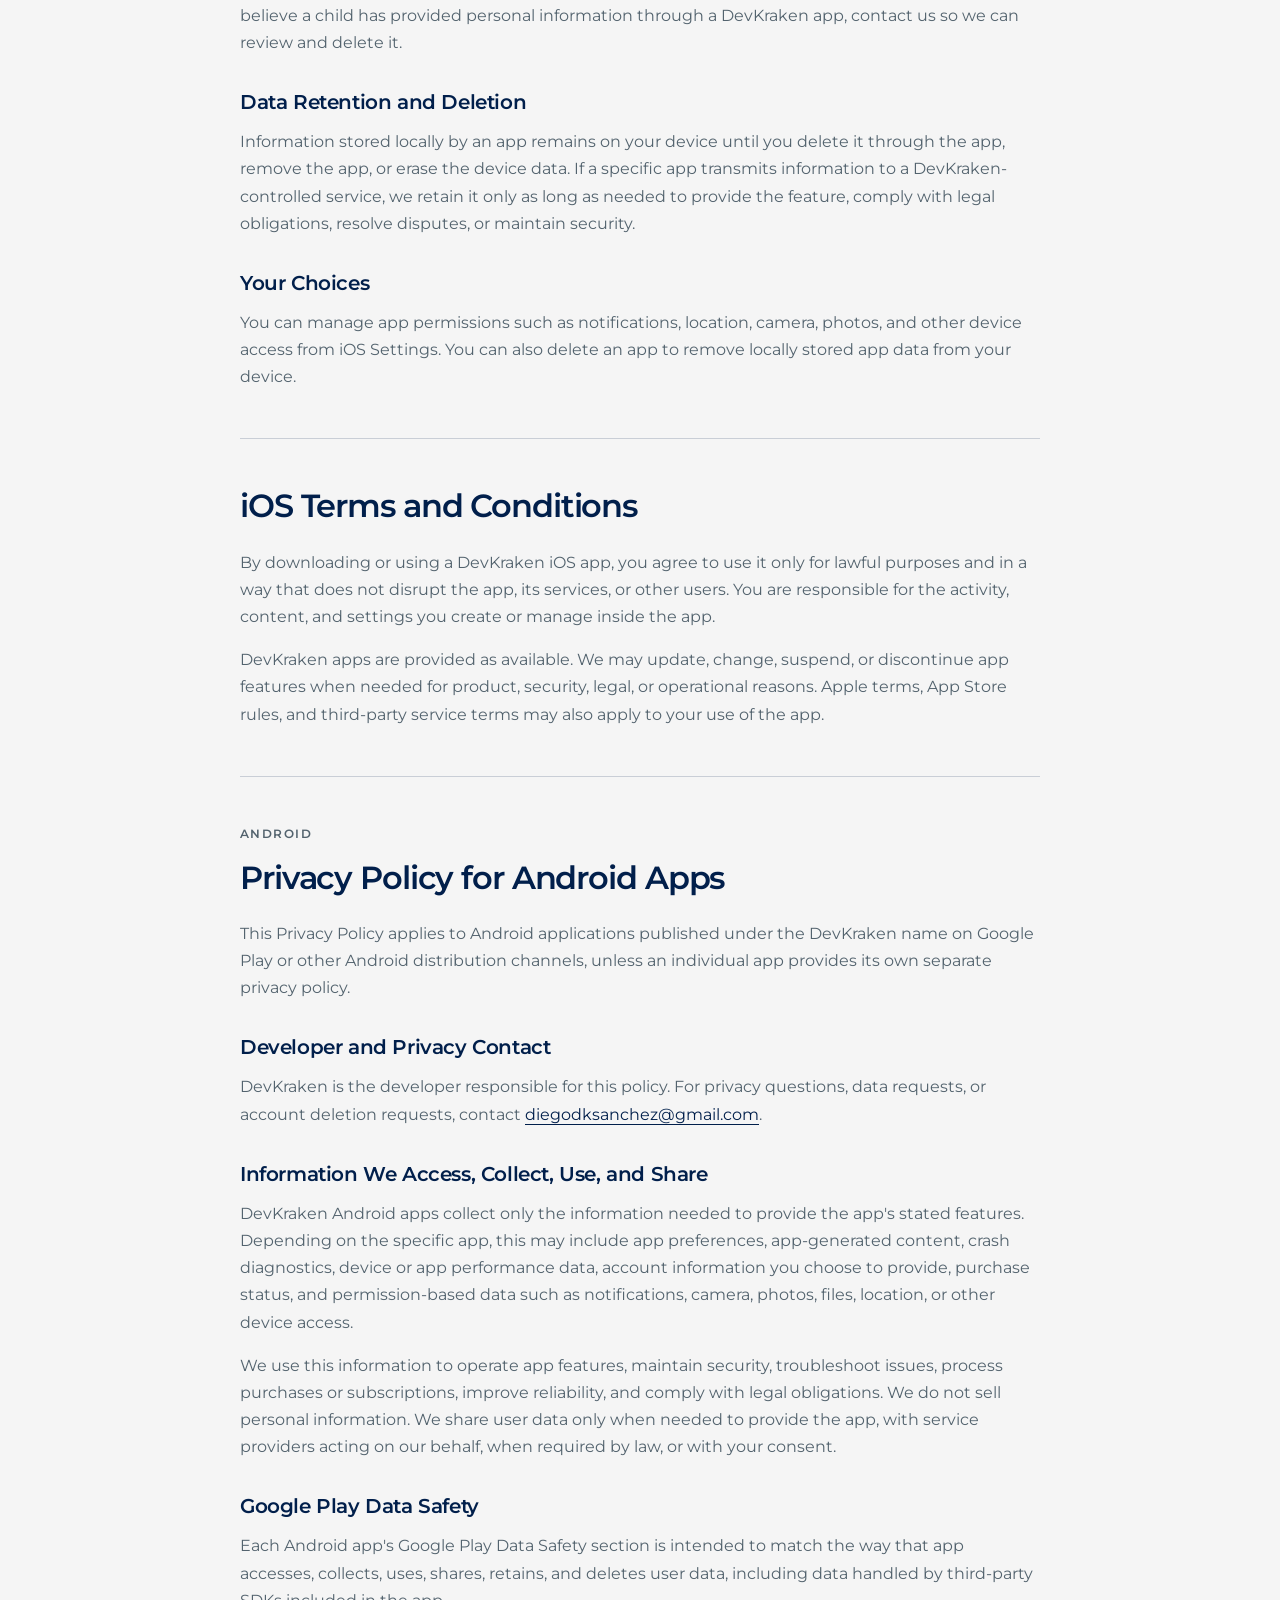
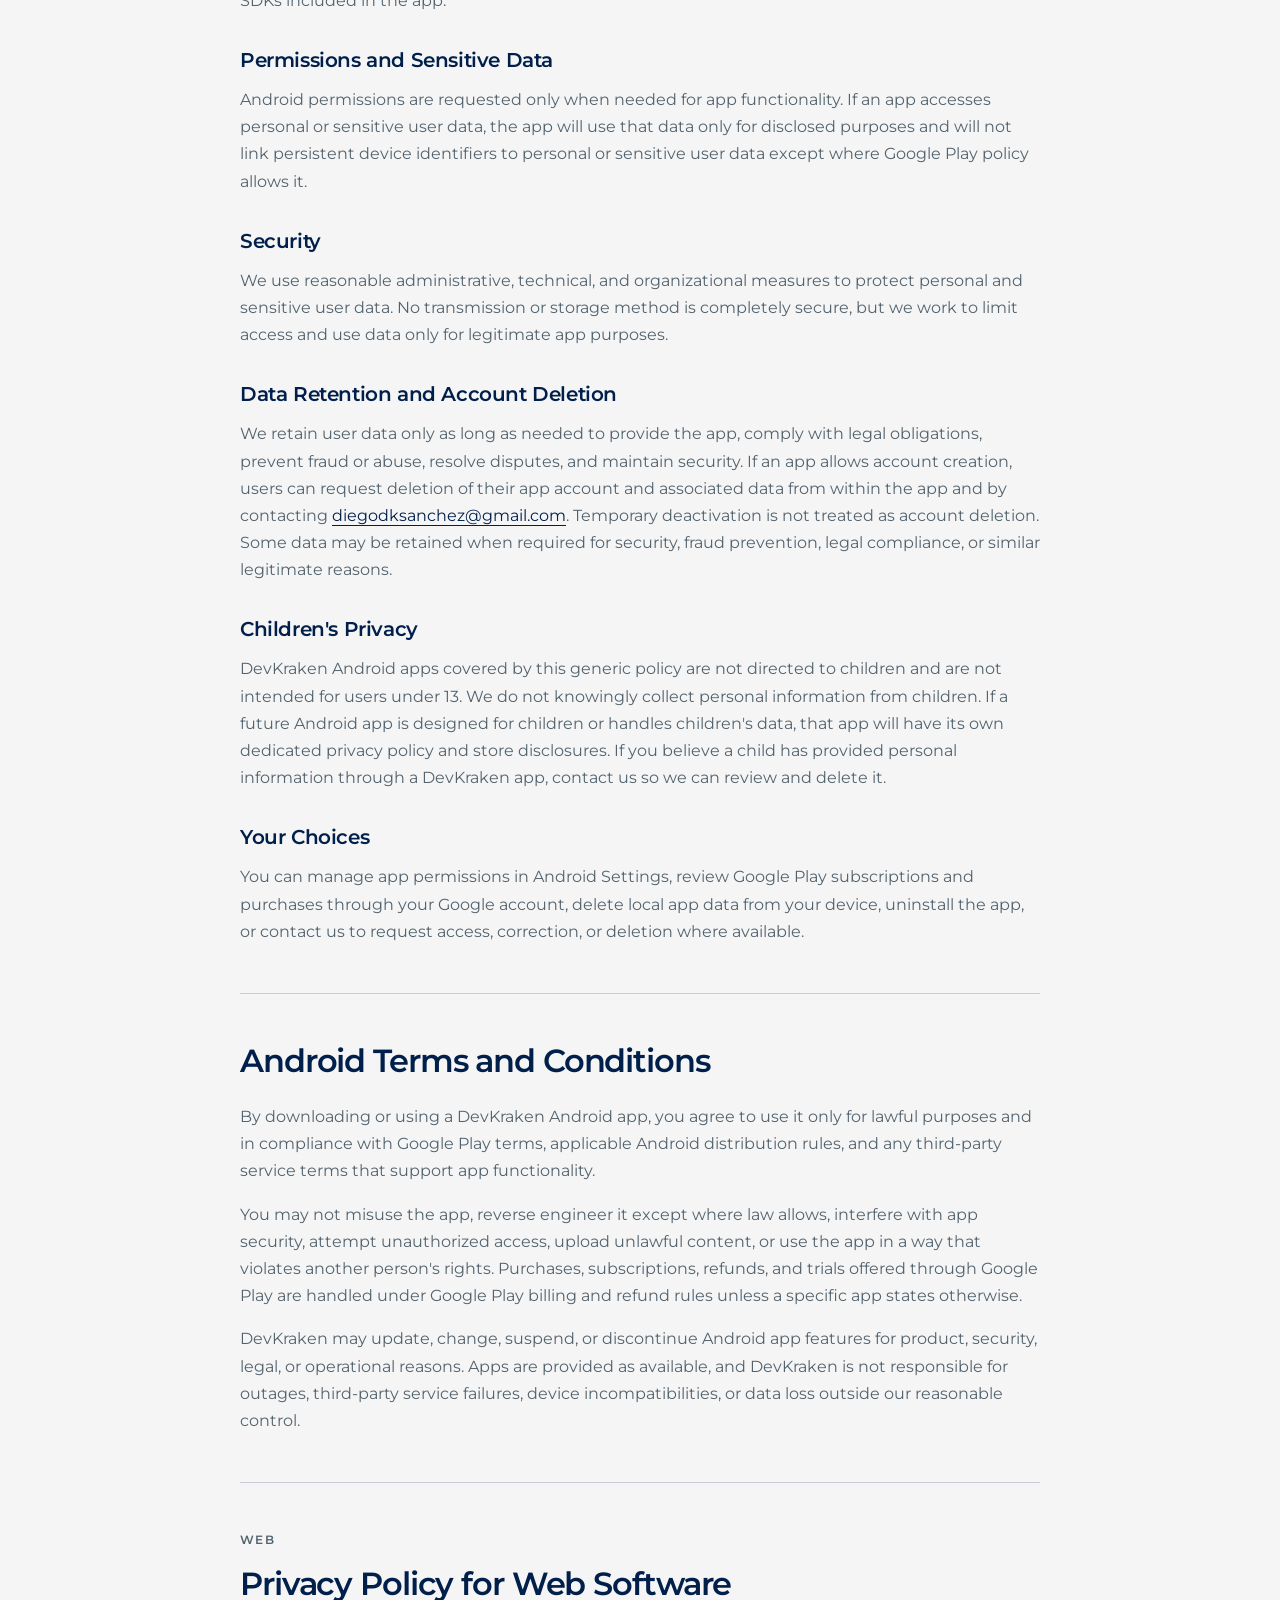
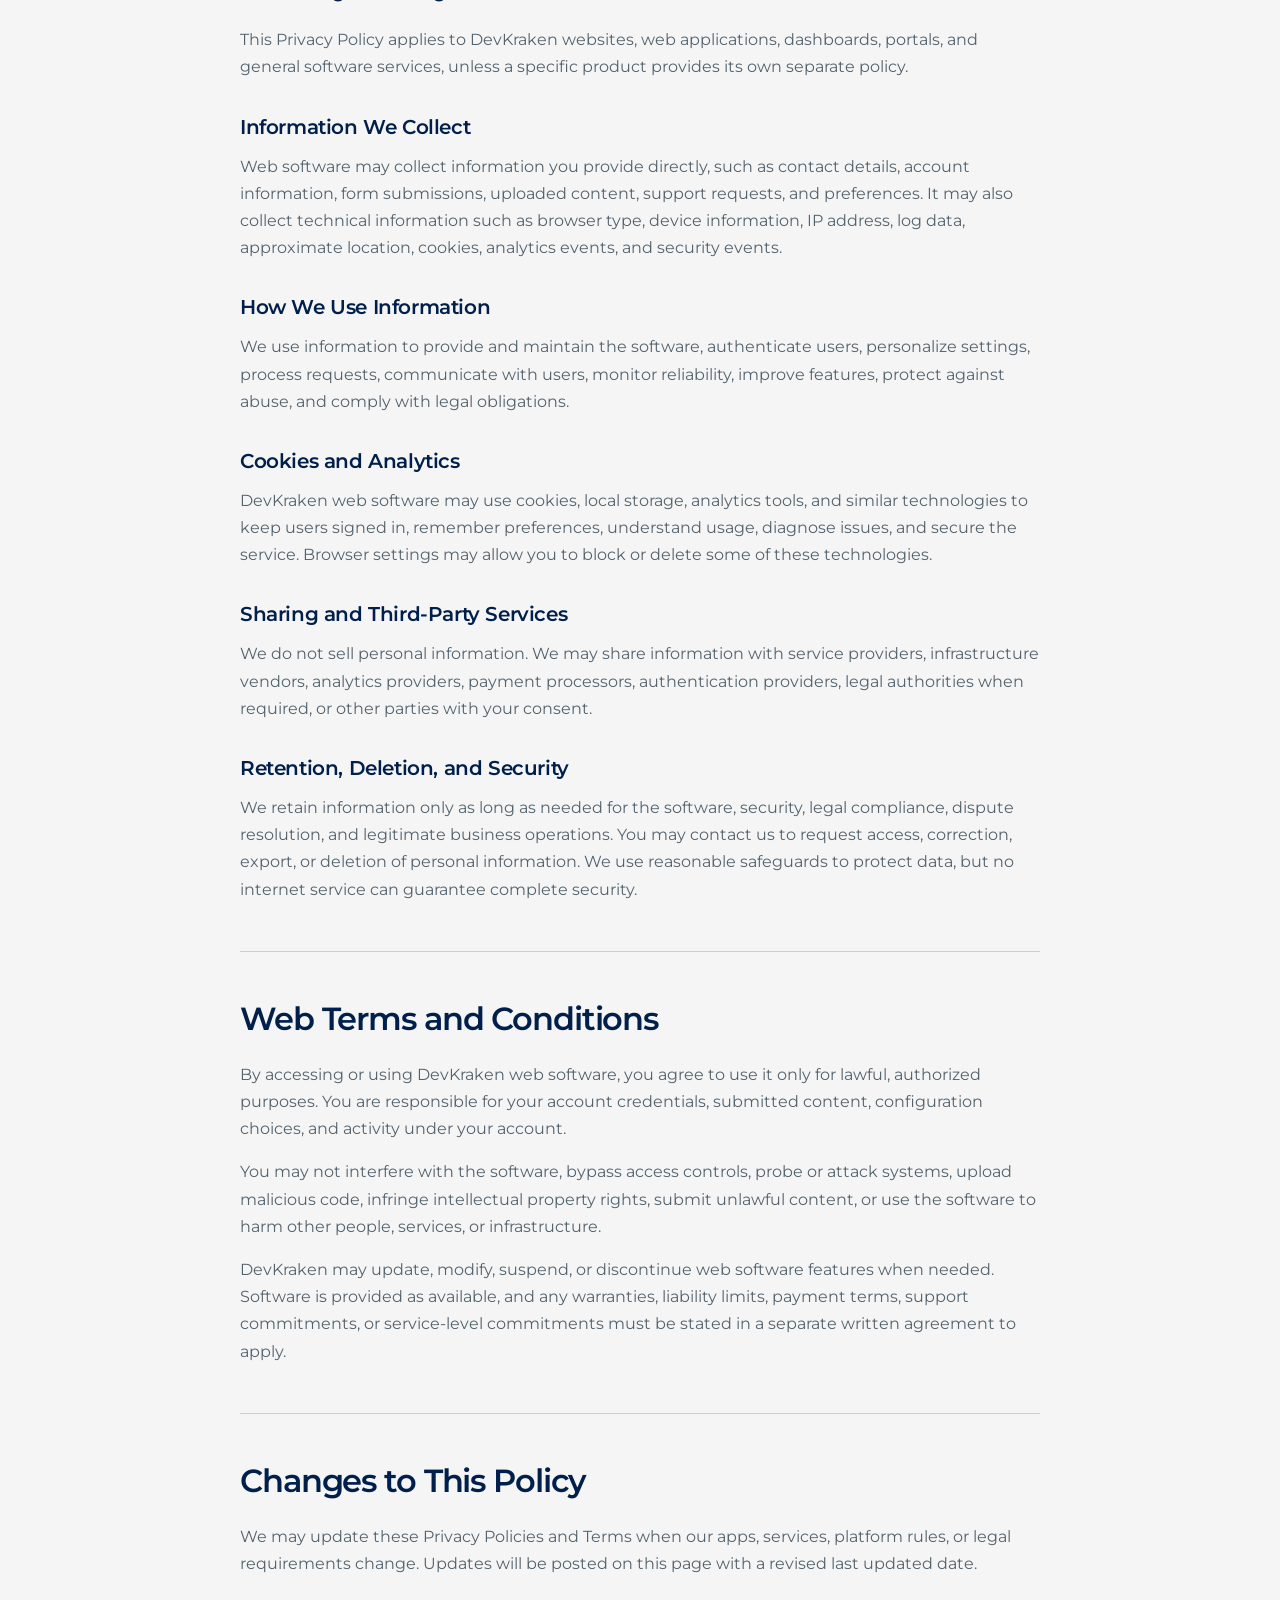
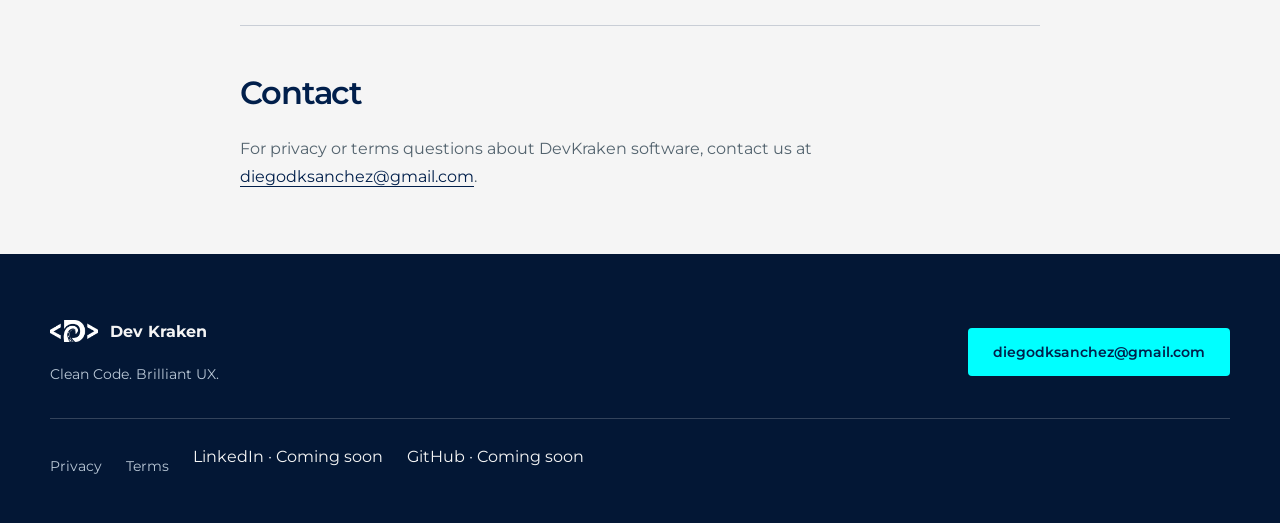
==== commit 9b653a24: "Update corporate landing for business technology solutions" ====
--- a/privacy.html
+++ b/privacy.html
@@ -25,9 +25,9 @@
           <span>Dev Kraken</span>
         </a>
         <div class="nav-links" aria-label="Sections">
-          <a href="index.html#servicios">Services</a>
-          <a href="index.html#enfoque">UX Approach</a>
-          <a href="index.html#casos">Work</a>
+          <a href="index.html#servicios">Solutions</a>
+          <a href="index.html#enfoque">Our approach</a>
+          <a href="index.html#casos">Demos</a>
           <a href="index.html#contacto">Contact</a>
         </div>
         <a class="btn btn-primary nav-cta" href="mailto:diegodksanchez@gmail.com">Contact</a>
@@ -319,9 +319,9 @@
         <a class="btn btn-primary" href="mailto:diegodksanchez@gmail.com">diegodksanchez@gmail.com</a>
         <div class="footer-links">
           <a href="privacy.html">Privacy</a>
-          <a href="privacy.html#ios-terms">Terms</a>
-          <a href="#">LinkedIn</a>
-          <a href="#">GitHub</a>
+          <a href="privacy.html#web-terms">Terms</a>
+          <span>LinkedIn · Coming soon</span>
+          <span>GitHub · Coming soon</span>
         </div>
       </div>
     </footer>
--- a/styles.css
+++ b/styles.css
@@ -408,16 +408,72 @@
   max-width: 58ch;
 }
 .manifesto {
-  padding-block: var(--space-16);
+  min-height: 100vh;
+  display: flex;
+  align-items: center;
+  padding: var(--space-24) clamp(24px, 6vw, 96px);
 }
 .manifesto p {
-  max-width: 32ch;
-  margin-left: max(var(--gutter), calc((100% - var(--page-width)) / 2));
-  font-size: var(--type-heading);
-  line-height: 1.3;
-  letter-spacing: -0.035em;
+  width: 100%;
+  max-width: 1760px;
+  margin-inline: auto;
+  font-size: clamp(3.5rem, 6.75vw, 9rem);
+  line-height: 1.04;
+  letter-spacing: -0.045em;
   font-weight: 600;
   text-wrap: balance;
+}
+
+/* Temporary visual lines preserve the paragraph's natural, font-aware wrapping. */
+.manifesto.is-prepared {
+  --manifesto-rise: 20px;
+  --manifesto-stagger: 80ms;
+}
+.manifesto .manifesto-readable {
+  position: absolute;
+  width: 1px;
+  height: 1px;
+  padding: 0;
+  overflow: hidden;
+  clip-path: inset(50%);
+  white-space: nowrap;
+}
+.manifesto-line {
+  display: block;
+  overflow: hidden;
+}
+.manifesto-line > span {
+  display: block;
+  white-space: pre;
+  clip-path: inset(0 0 100% 0);
+  transform: translateY(var(--manifesto-rise));
+  opacity: 0.35;
+}
+.manifesto.is-revealing .manifesto-line > span {
+  animation: manifestoLineIn 720ms var(--ease-out) both;
+  animation-delay: calc(var(--line-index) * var(--manifesto-stagger));
+}
+@keyframes manifestoLineIn {
+  to {
+    clip-path: inset(0);
+    transform: translateY(0);
+    opacity: 1;
+  }
+}
+@media (max-width: 760px) {
+  .manifesto.is-prepared {
+    --manifesto-rise: 12px;
+    --manifesto-stagger: 60ms;
+  }
+}
+@media print, (prefers-reduced-motion: reduce) {
+  .manifesto .manifesto-line > span {
+    animation: none;
+    clip-path: none;
+    transform: none;
+    opacity: 1;
+    white-space: normal;
+  }
 }
 .footer {
   padding-block: var(--space-16) var(--space-8);
@@ -628,7 +684,10 @@
     max-width: none;
   }
   .manifesto {
-    padding-block: var(--space-12);
+    padding-block: var(--space-16);
+  }
+  .manifesto p {
+    font-size: clamp(2.75rem, 11vw, 4.5rem);
   }
   .footer {
     padding-block: var(--space-12) var(--space-6);
@@ -704,3 +763,149 @@
     padding-top: var(--space-8);
   }
 }
+
+/* Consultation overlay */
+body.modal-open { overflow: hidden; }
+.consultation-modal {
+  position: fixed;
+  inset: 0;
+  z-index: 30;
+  display: grid;
+  place-items: center;
+  padding: var(--space-8);
+}
+.consultation-modal[hidden] { display: none; }
+.consultation-backdrop {
+  position: absolute;
+  inset: 0;
+  background: rgba(1, 13, 35, 0.84);
+  backdrop-filter: blur(8px);
+}
+.consultation-panel {
+  position: relative;
+  width: min(820px, 100%);
+  max-height: min(860px, calc(100vh - var(--space-8) * 2));
+  overflow-y: auto;
+  padding: clamp(var(--space-8), 5vw, var(--space-16));
+  color: var(--deep-navy);
+  background: var(--off-white);
+  border: 1px solid rgba(0, 255, 255, 0.35);
+  box-shadow: 0 24px 80px rgba(0, 0, 0, 0.38);
+  animation: modalIn 320ms var(--ease-out) both;
+}
+.consultation-close {
+  position: absolute;
+  top: var(--space-4);
+  right: var(--space-4);
+  width: 44px;
+  height: 44px;
+  border: 0;
+  color: var(--slate);
+  background: transparent;
+  font: 400 2rem/1 Arial, sans-serif;
+  cursor: pointer;
+}
+.consultation-close:hover { color: var(--deep-navy); }
+.consultation-header { max-width: 620px; padding-right: var(--space-12); }
+.consultation-progress { display: flex; align-items: center; gap: var(--space-4); margin-bottom: var(--space-12); color: var(--slate); font-size: var(--type-label); font-weight: 600; text-transform: uppercase; letter-spacing: .1em; }
+.progress-track { width: 120px; height: 3px; background: rgba(1, 31, 75, .14); }
+.progress-track span { display: block; width: 33.333%; height: 100%; background: var(--cyan); transition: width 300ms var(--ease-out); }
+.consultation-header .eyebrow { margin-bottom: var(--space-3); }
+.consultation-header h2 { max-width: 18ch; margin-bottom: var(--space-4); font-size: clamp(2rem, 4vw, 3rem); }
+.consultation-header > p:last-child { max-width: 48ch; color: var(--slate); }
+.consultation-form { margin-top: var(--space-12); }
+.consultation-step { animation: stepIn 300ms var(--ease-out) both; }
+.consultation-step[hidden], .consultation-confirmation[hidden] { display: none; }
+.option-list { display: grid; gap: var(--space-3); }
+.consultation-option { width: 100%; display: flex; align-items: center; justify-content: space-between; gap: var(--space-6); padding: var(--space-6); border: 1px solid rgba(1, 31, 75, .2); border-radius: 4px; color: var(--deep-navy); background: transparent; text-align: left; cursor: pointer; transition: border-color var(--motion-ui) ease-out, background-color var(--motion-ui) ease-out, transform var(--motion-ui) ease-out; }
+.consultation-option:hover, .consultation-option:focus-visible { border-color: var(--deep-navy); background: #fff; transform: translateX(4px); }
+.consultation-option:disabled { opacity: .42; cursor: not-allowed; transform: none; }
+.consultation-option:focus-visible, .consultation-close:focus-visible, .step-back:focus-visible, .contact-fields input:focus-visible, .contact-fields textarea:focus-visible { outline: 2px solid var(--cyan); outline-offset: 3px; }
+.consultation-option strong { display: block; font-size: 1rem; line-height: 1.4; }
+.consultation-option small { display: block; max-width: 58ch; margin-top: var(--space-2); color: var(--slate); font: inherit; font-size: var(--type-support); line-height: 1.6; }
+.option-arrow { flex: 0 0 auto; color: var(--slate); font-size: 1.3rem; }
+.option-list-existing { grid-template-columns: repeat(2, 1fr); }
+.option-list-existing .consultation-option { min-height: 88px; }
+.step-back { display: inline-flex; min-height: 44px; margin-top: var(--space-6); padding: 0; border: 0; color: var(--slate); background: transparent; font: inherit; font-size: var(--type-support); cursor: pointer; }
+.step-back:hover { color: var(--deep-navy); }
+.contact-fields { display: grid; grid-template-columns: repeat(2, 1fr); gap: var(--space-6); }
+.contact-fields label { display: grid; gap: var(--space-2); color: var(--deep-navy); font-size: var(--type-support); font-weight: 600; }
+.contact-fields .field-wide { grid-column: 1 / -1; }
+.contact-fields input, .contact-fields textarea { width: 100%; min-height: 50px; border: 1px solid rgba(1, 31, 75, .24); border-radius: 4px; padding: var(--space-3) var(--space-4); color: var(--deep-navy); background: #fff; font: inherit; font-size: var(--type-support); resize: vertical; }
+.contact-fields textarea { min-height: 120px; }
+.contact-fields input::placeholder, .contact-fields textarea::placeholder { color: #82909a; }
+.form-error { margin-top: var(--space-4); color: #9d2b2b; font-size: var(--type-support); }
+.consultation-submit { min-width: 220px; margin-top: var(--space-8); }
+.reassurance { max-width: 52ch; margin-top: var(--space-4); color: var(--slate); font-size: var(--type-label); line-height: 1.6; }
+.consultation-confirmation { max-width: 520px; animation: stepIn 300ms var(--ease-out) both; }
+.confirmation-mark { display: grid; place-items: center; width: 48px; height: 48px; margin-bottom: var(--space-6); border: 1px solid var(--cyan); color: var(--deep-navy); background: rgba(0, 255, 255, .35); font-weight: 700; }
+.consultation-confirmation h3 { margin-bottom: var(--space-4); font-size: clamp(1.6rem, 3vw, 2.2rem); }
+.consultation-confirmation > p:not(.confirmation-mark) { margin-bottom: var(--space-8); color: var(--slate); }
+@keyframes modalIn { from { opacity: 0; transform: translateY(12px) scale(.99); } to { opacity: 1; transform: translateY(0) scale(1); } }
+@keyframes stepIn { from { opacity: 0; transform: translateX(12px); } to { opacity: 1; transform: translateX(0); } }
+@media (max-width: 760px) {
+  .consultation-modal { padding: 0; align-items: stretch; }
+  .consultation-panel { max-height: 100vh; padding: var(--space-12) var(--gutter) var(--space-8); }
+  .consultation-header { padding-right: var(--space-8); }
+  .consultation-progress { margin-bottom: var(--space-8); }
+  .consultation-form { margin-top: var(--space-8); }
+  .option-list-existing, .contact-fields { grid-template-columns: 1fr; }
+  .contact-fields .field-wide { grid-column: auto; }
+  .consultation-option { padding: var(--space-4); }
+  .consultation-submit { width: 100%; }
+}
+@media (prefers-reduced-motion: reduce) {
+  .consultation-panel, .consultation-step, .consultation-confirmation { animation: none; }
+  .progress-track span { transition: none; }
+}
+
+/* Business content extends the existing palette, type scale and ruled layouts. */
+[hidden] { display: none !important; }
+.content-shell { width: min(var(--page-width), calc(100% - var(--gutter) * 2)); margin-inline: auto; }
+.hero-slogan { max-width: 49ch; color: var(--white-muted); font-size: var(--type-support); margin-top: var(--space-6); }
+.section-description { max-width: 65ch; margin-top: var(--space-6); color: var(--white-muted); }
+.section-light .section-description { color: var(--slate); }
+.flow-caption { color: var(--white-muted); font-size: var(--type-label); margin-bottom: var(--space-6); }
+.solution-grid, .demo-grid { display: grid; grid-template-columns: repeat(2, minmax(0, 1fr)); gap: var(--space-12) var(--space-8); }
+.solution-card, .demo-card { border-top: 1px solid var(--line-dark); padding-top: var(--space-6); display: flex; flex-direction: column; align-items: start; min-width: 0; }
+.solution-meta { display: flex; justify-content: space-between; align-items: center; width: 100%; color: var(--cyan); margin-bottom: var(--space-6); font-size: var(--type-label); }
+.service-icon { font-size: 1.8rem; }
+.solution-card > p, .demo-card > p:not(.eyebrow) { color: var(--white-muted); margin-top: var(--space-4); }
+.solution-card ul, .demo-card ul { padding-left: 20px; color: var(--white-muted); font-size: var(--type-support); }
+.solution-card details { margin-bottom: var(--space-6); font-size: var(--type-support); }
+summary { cursor: pointer; min-height: 44px; }
+.solution-card > .btn, .demo-card > .btn { margin-top: auto; }
+.methodology, .demos { padding-block: var(--space-24); }
+.methodology h2, .demos h2 { max-width: 28ch; }
+.methodology-grid { display: grid; grid-template-columns: repeat(4, minmax(0, 1fr)); gap: var(--space-8); margin-top: var(--space-12); }
+.methodology-phase { border-top: 1px solid var(--slate-soft); padding-top: var(--space-6); }
+.methodology-phase h3 { margin-block: var(--space-4); }
+.methodology-phase p { color: var(--slate); font-size: var(--type-support); }
+.demo-grid { margin-top: var(--space-12); }
+.demo-card .eyebrow { font-size: .65rem; }
+.demo-card .demo-availability { font-size: var(--type-support); margin-bottom: var(--space-6); }
+.demo-features-label { font-size: var(--type-label); text-transform: uppercase; letter-spacing: .08em; }
+.unavailable-link { color: var(--white-muted); font-size: var(--type-support); }
+.visually-hidden { position: absolute; width: 1px; height: 1px; overflow: hidden; clip-path: inset(50%); white-space: nowrap; }
+.consultation-option[aria-pressed="true"] { border-color: var(--deep-navy); background: #e2f0f1; box-shadow: inset 4px 0 var(--deep-navy); }
+.contact-fields select, .demo-choice select { width: 100%; min-height: 50px; padding: 12px; border: 1px solid var(--slate-soft); border-radius: 4px; background: white; color: var(--deep-navy); font: inherit; }
+button, select, summary { font-family: inherit; }
+button:focus-visible, select:focus-visible, summary:focus-visible, input:focus-visible { outline: 2px solid currentColor; outline-offset: 3px; }
+.request-summary { margin: 0 0 var(--space-8); overflow-wrap: anywhere; }
+.request-summary dt { color: var(--slate); font-size: var(--type-label); margin-top: var(--space-4); }
+.request-summary dd { margin: 0; white-space: pre-wrap; }
+.demo-interest { display: flex; gap: 12px; align-items: center; font-size: var(--type-support); min-height: 48px; }
+.demo-interest input { width: 20px; height: 20px; accent-color: var(--deep-navy); flex-shrink: 0; }
+.demo-choice { display: grid; gap: 8px; margin-top: var(--space-4); font-size: var(--type-support); }
+.integration-notice { border-left: 3px solid var(--slate); padding-left: 16px; margin-top: var(--space-6); color: var(--slate); font-size: var(--type-support); }
+.email-fallback { display: block; margin-top: var(--space-4); text-decoration: underline; }
+.reassurance a { text-decoration: underline; }
+.btn:disabled { opacity: .5; cursor: not-allowed; }
+.consultation-panel { overscroll-behavior: contain; }
+@media (max-width: 1000px) { .methodology-grid { grid-template-columns: repeat(2, minmax(0, 1fr)); } }
+@media (max-width: 760px) {
+  .solution-grid, .demo-grid { grid-template-columns: minmax(0, 1fr); }
+  .methodology, .demos { padding-block: var(--space-16); }
+  .consultation-panel { max-height: 100dvh; }
+}
+@media (max-width: 480px) { .methodology-grid { grid-template-columns: minmax(0, 1fr); } }
